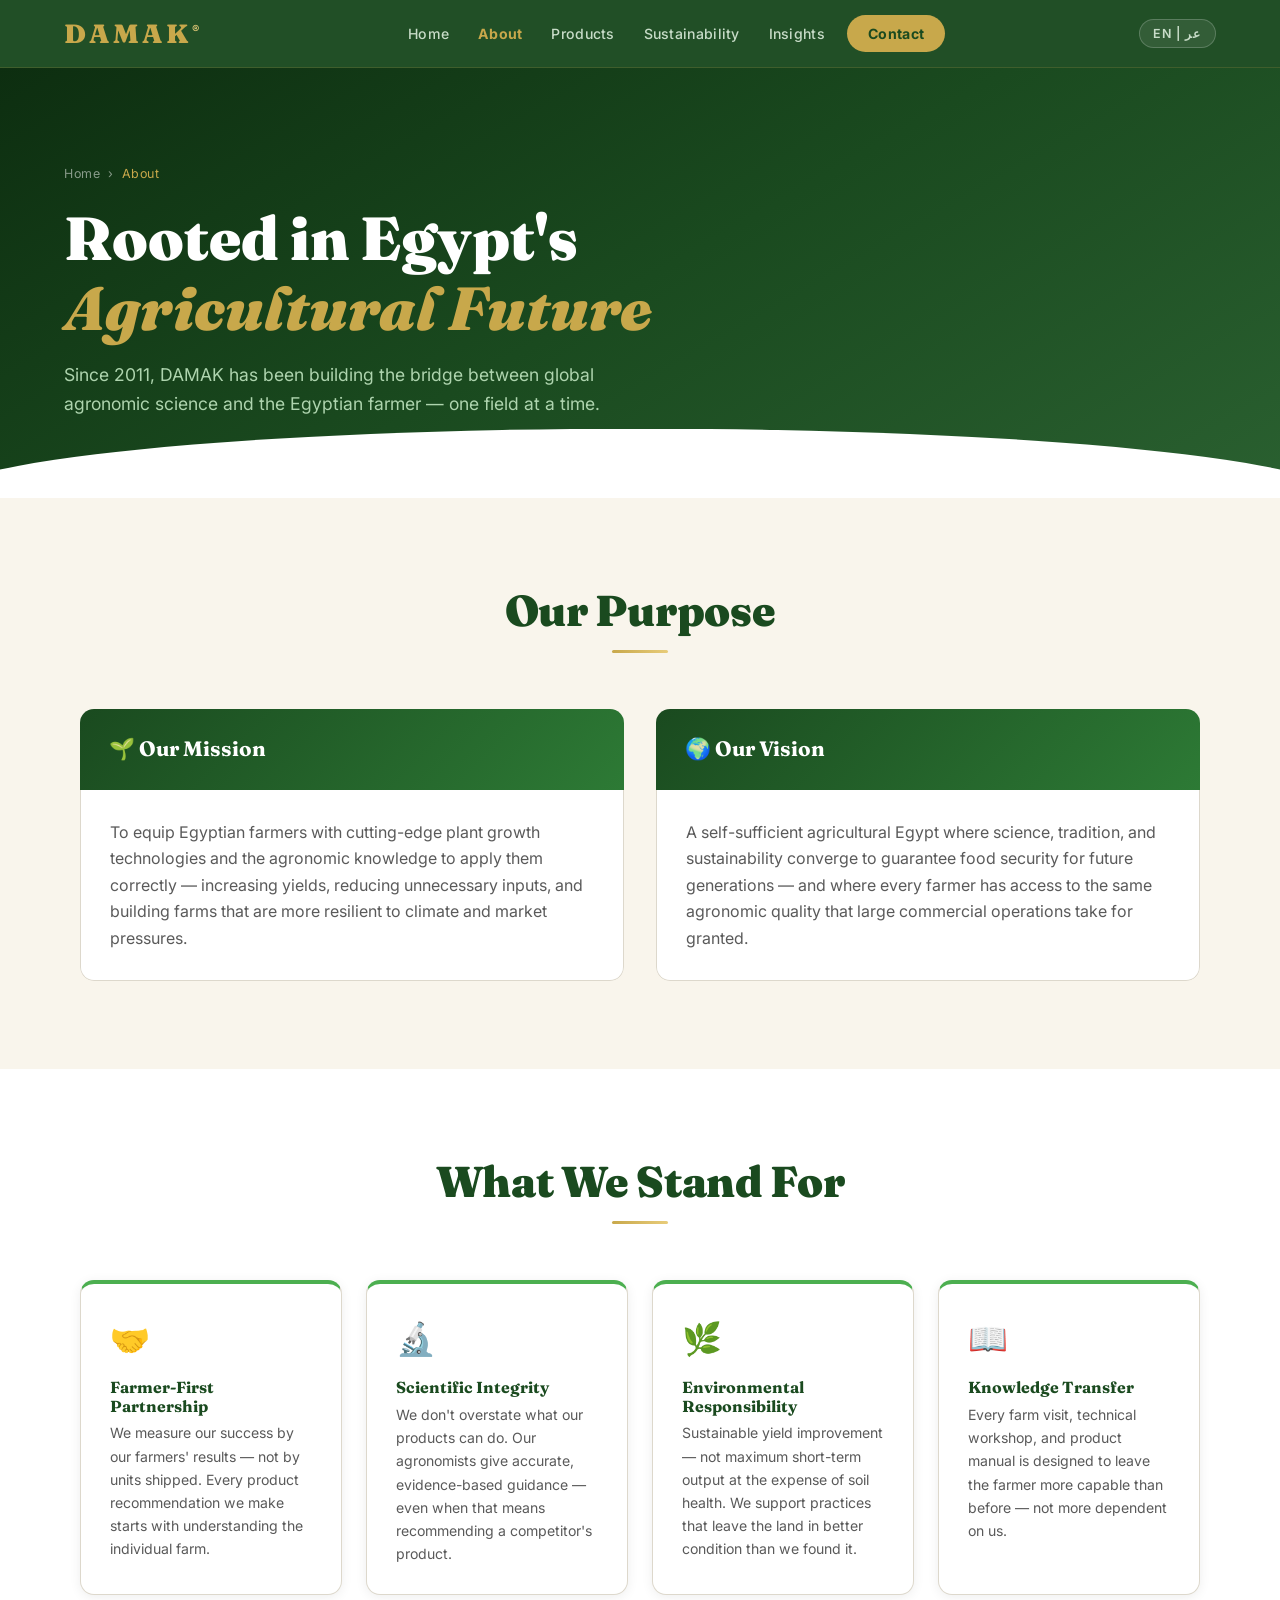
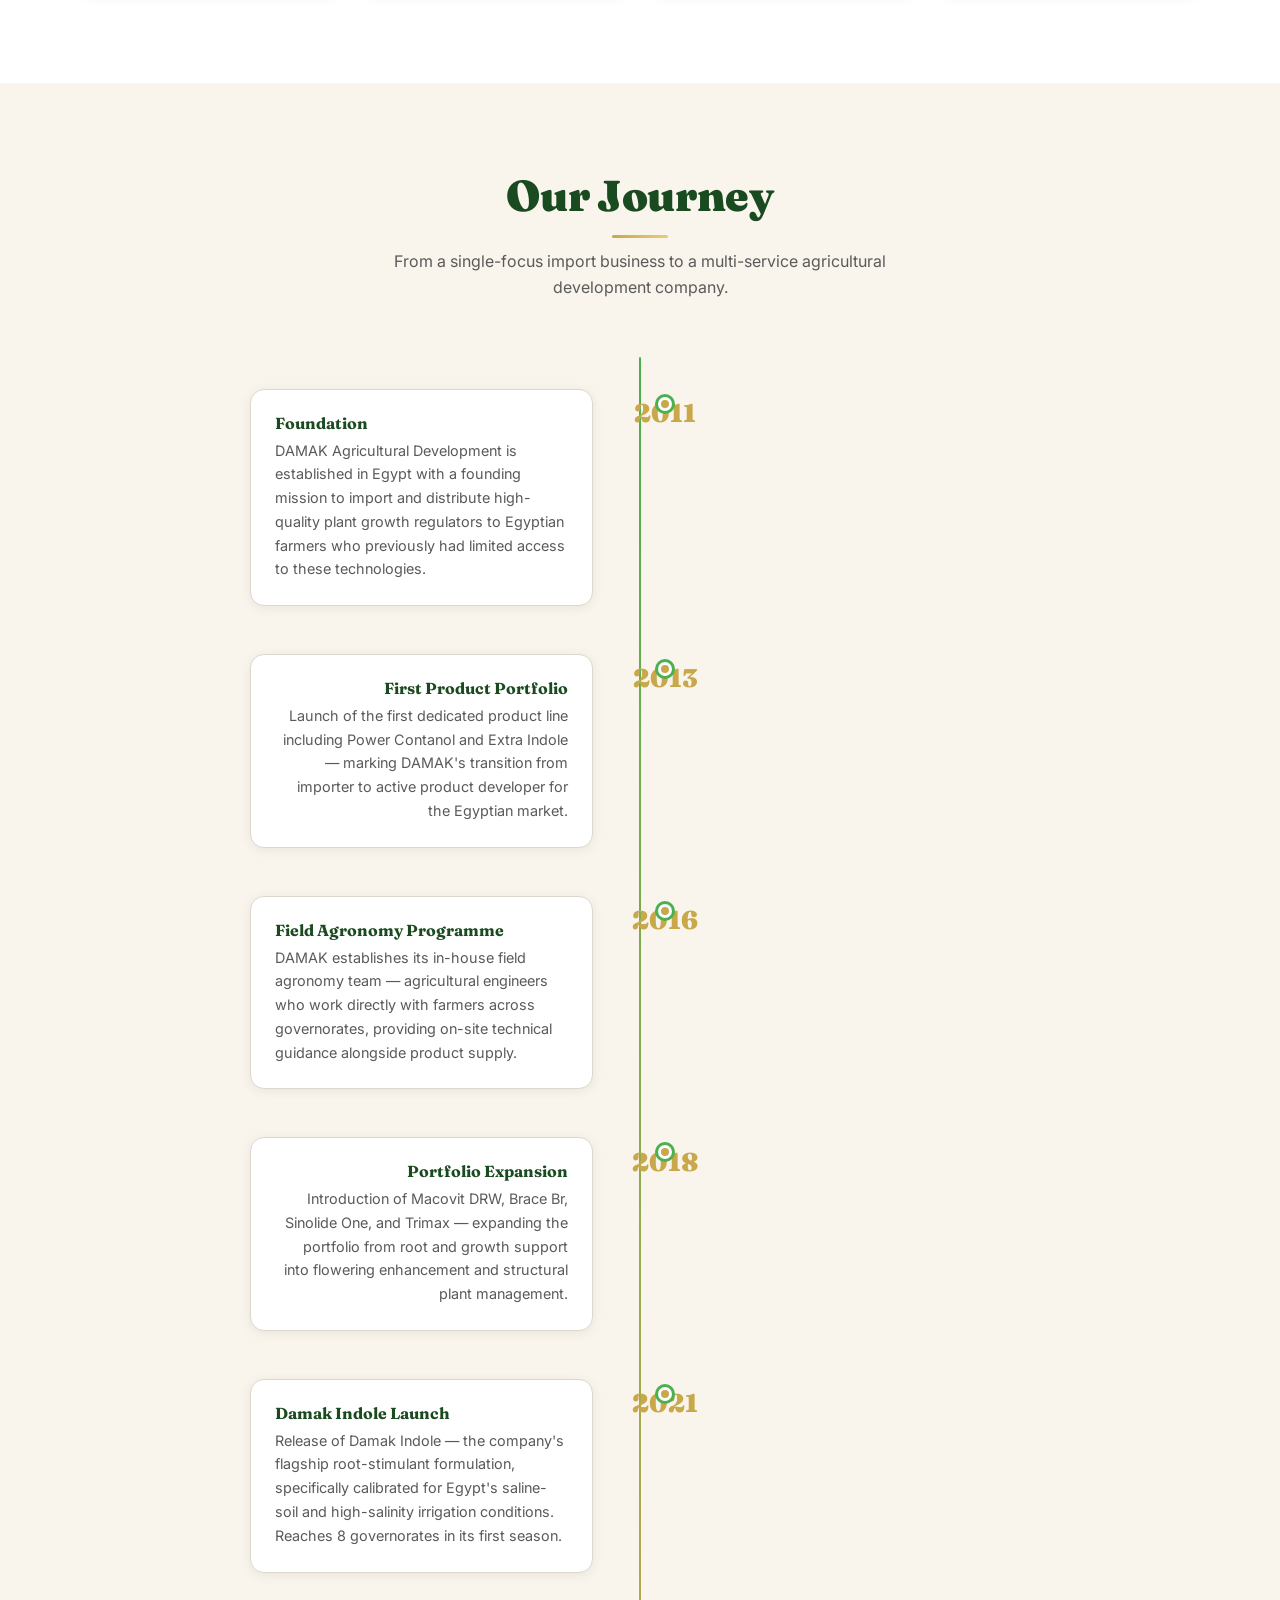
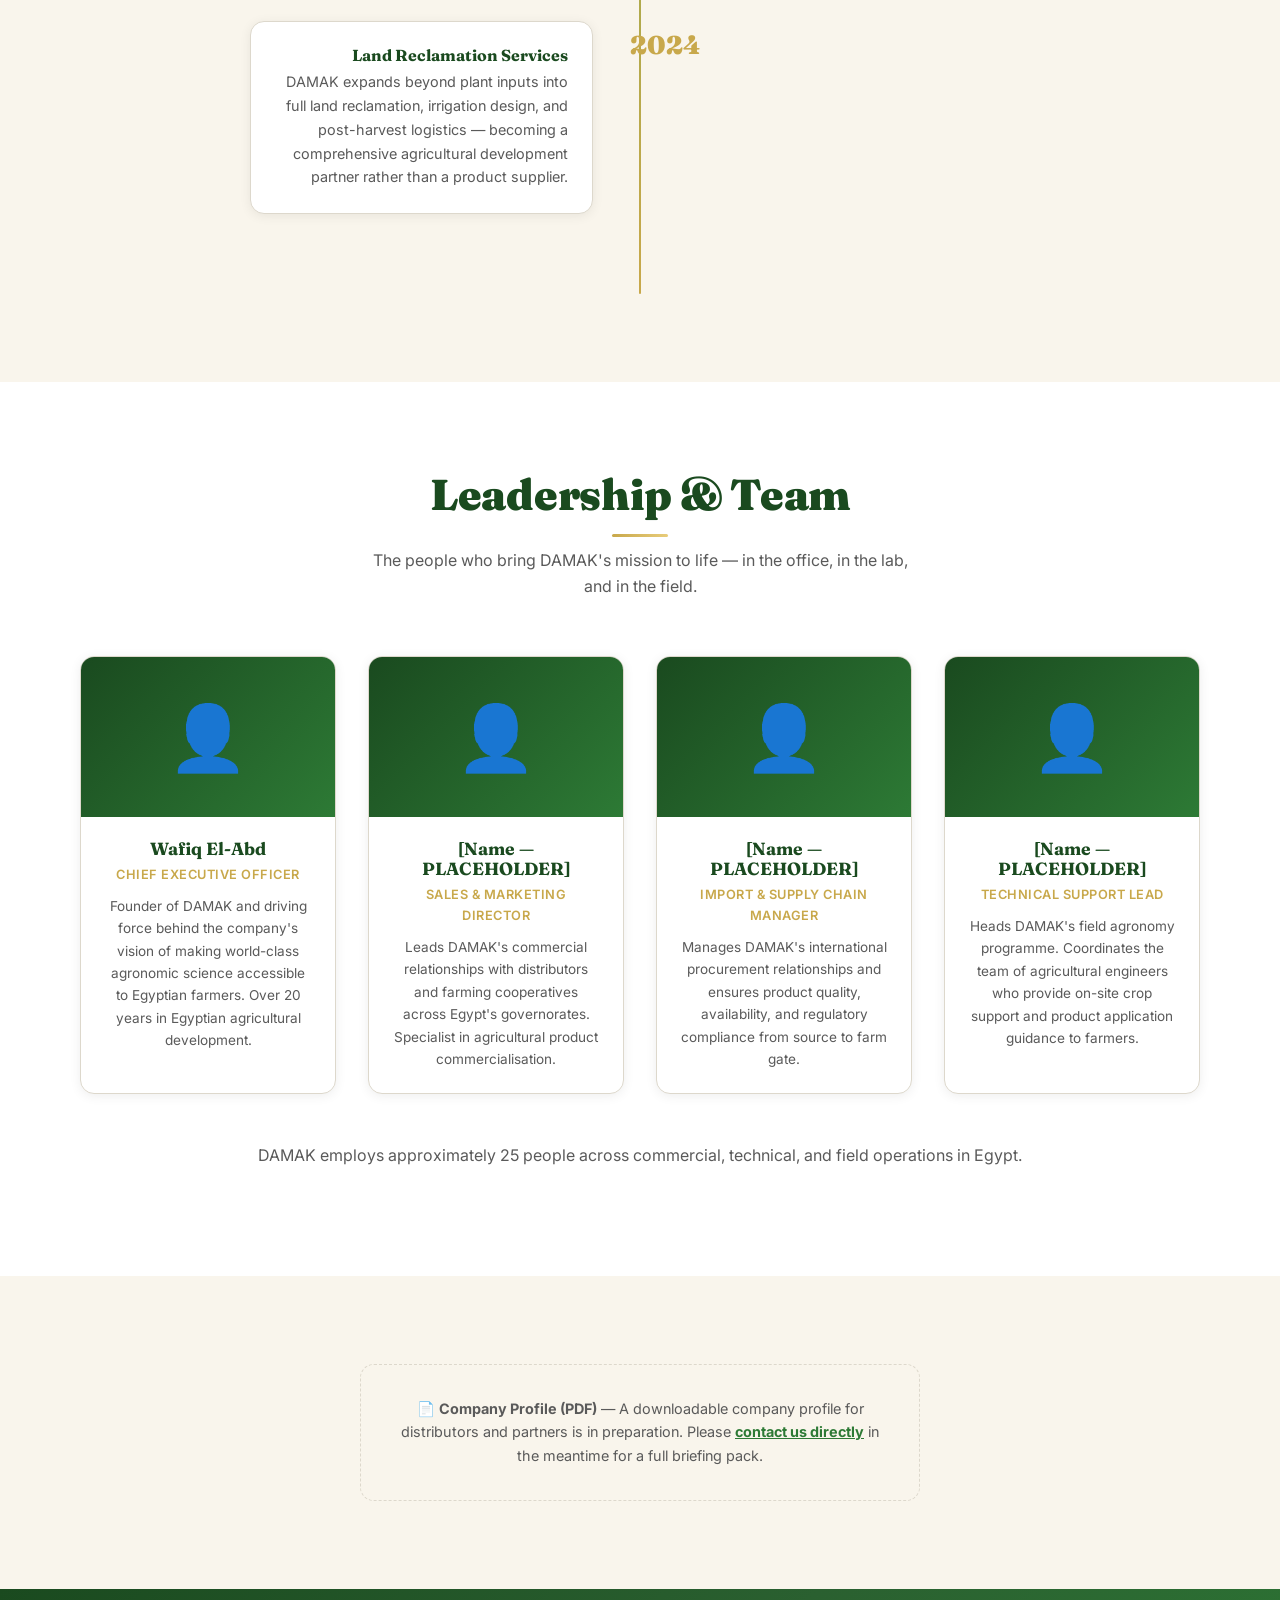
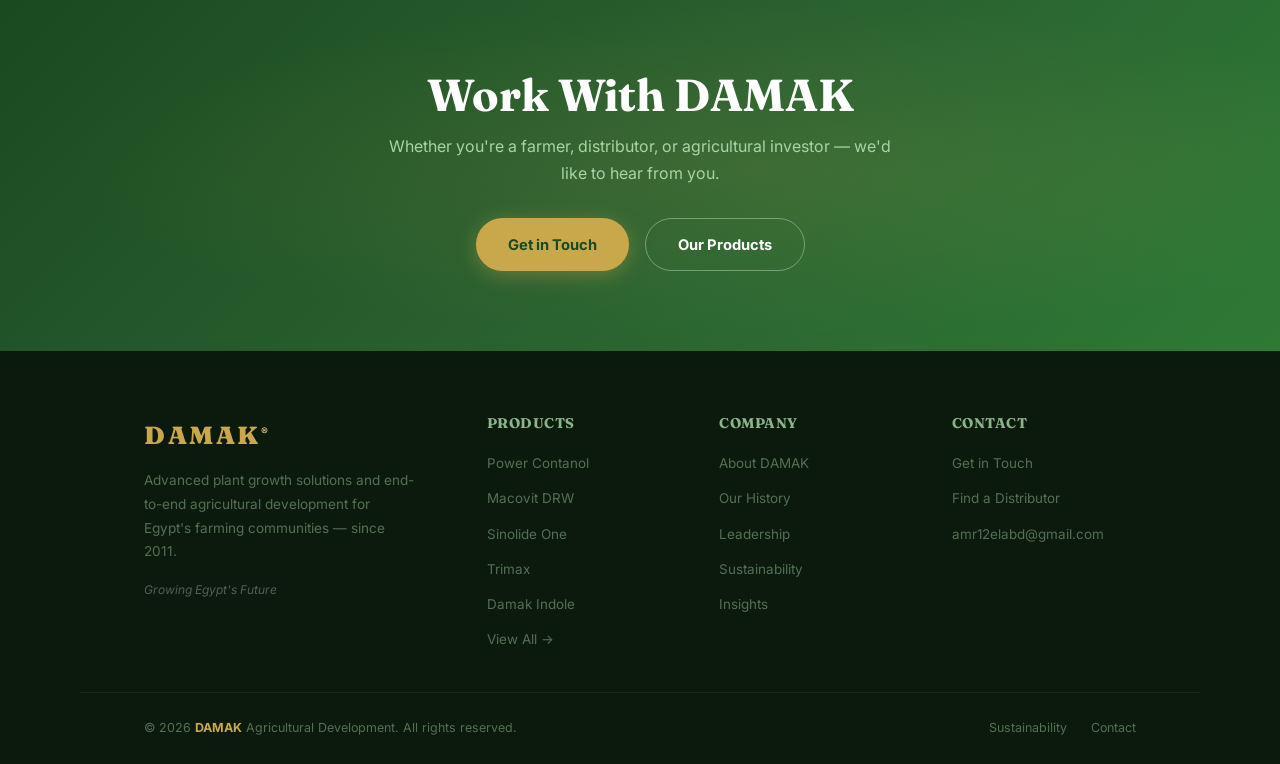
==== about.html @ 184976f5 "Transform to 6-page corporate site: about, products, sustainability, insights, contact + shared CSS/" ====
<!DOCTYPE html>
<html lang="en">
<head>
  <meta charset="UTF-8" />
  <meta name="viewport" content="width=device-width, initial-scale=1.0" />
  <title>About DAMAK – Our Story, Mission & Team | Egypt Agricultural Development</title>
  <meta name="description" content="Learn about DAMAK's history since 2011, our mission to advance Egyptian agriculture, and the team of agronomists and engineers behind our work." />
  <meta property="og:title" content="About DAMAK – Our Story & Mission" />
  <meta property="og:description" content="DAMAK has been advancing Egyptian agriculture since 2011 through plant growth solutions and expert agronomic support." />
  <meta property="og:url" content="https://amr12elabd.github.io/DAMAK/about.html" />
  <meta property="og:type" content="website" />
  <script type="application/ld+json">
  {"@context":"https://schema.org","@type":"AboutPage","name":"About DAMAK","url":"https://amr12elabd.github.io/DAMAK/about.html","description":"DAMAK's company history, mission, and leadership team.","isPartOf":{"@type":"WebSite","name":"DAMAK Agricultural Development","url":"https://amr12elabd.github.io/DAMAK/"}}
  </script>
  <link rel="icon" type="image/svg+xml" href="data:image/svg+xml,<svg xmlns='http://www.w3.org/2000/svg' viewBox='0 0 64 64'><rect width='64' height='64' rx='12' fill='%231a4a1f'/><path d='M32 52 C32 52 14 38 14 24 C14 16 22 10 32 14 C42 10 50 16 50 24 C50 38 32 52 32 52Z' fill='%234caf50'/><path d='M32 52 L32 24' stroke='%23c8a84b' stroke-width='2.5' stroke-linecap='round'/><path d='M32 36 C32 36 24 30 20 24' stroke='%23c8a84b' stroke-width='2' stroke-linecap='round' fill='none'/><path d='M32 30 C32 30 40 26 44 20' stroke='%23c8a84b' stroke-width='2' stroke-linecap='round' fill='none'/></svg>" />
  <link rel="preconnect" href="https://fonts.googleapis.com" />
  <link rel="preconnect" href="https://fonts.gstatic.com" crossorigin />
  <link href="https://fonts.googleapis.com/css2?family=Fraunces:ital,opsz,wght@0,9..144,700;0,9..144,900;1,9..144,400&family=Inter:wght@400;500;600;700&display=swap" rel="stylesheet" />
  <link rel="stylesheet" href="assets/damak.css" />
  <style>
    /* ── ABOUT PAGE SPECIFIC ── */
    :root { --body-bg: #fff; }

    /* Mission / Vision cards */
    .mv-grid {
      display: grid; grid-template-columns: 1fr 1fr; gap: 2rem;
      max-width: var(--max-w); margin-inline: auto;
    }
    .mv-card {
      border-radius: var(--radius); overflow: hidden;
    }
    .mv-card-header {
      padding: 1.8rem;
      background: linear-gradient(135deg, var(--green-dark), var(--green-mid));
    }
    .mv-card-header h3 { color: #fff; font-size: 1.3rem; }
    .mv-card-body {
      padding: 1.8rem; background: #fff;
      border: 1px solid var(--border); border-top: none;
      border-radius: 0 0 var(--radius) var(--radius);
    }
    .mv-card-body p { color: var(--muted); }

    /* Values row */
    .values-row {
      display: grid; grid-template-columns: repeat(auto-fit, minmax(210px, 1fr));
      gap: 1.5rem; max-width: var(--max-w); margin-inline: auto;
    }
    .value-card {
      background: #fff; border-radius: var(--radius);
      padding: 1.8rem; border: 1px solid var(--border);
      box-shadow: var(--shadow-sm);
      border-top: 4px solid var(--green-light);
    }
    .value-card .icon { font-size: 2rem; margin-bottom: .8rem; }
    .value-card h4 { color: var(--green-dark); margin-bottom: .4rem; font-size: 1rem; }
    .value-card p { color: var(--muted); font-size: .88rem; }

    /* Timeline */
    #timeline { position: relative; }
    .timeline-track {
      max-width: 780px; margin-inline: auto;
      position: relative; padding: 2rem 0;
    }
    .timeline-track::before {
      content: '';
      position: absolute; top: 0; bottom: 0; left: 50%;
      transform: translateX(-50%);
      width: 2px; background: linear-gradient(to bottom, var(--green-light), var(--gold));
      border-radius: 2px;
    }
    .tl-item {
      display: flex; gap: 2rem; margin-bottom: 3rem;
      align-items: flex-start;
    }
    .tl-item:nth-child(even) { flex-direction: row-reverse; }
    .tl-content {
      flex: 1;
      background: #fff; border-radius: var(--radius);
      padding: 1.5rem; box-shadow: var(--shadow-sm);
      border: 1px solid var(--border);
    }
    .tl-item:nth-child(even) .tl-content { text-align: right; }
    .tl-year {
      font-family: 'Fraunces', serif; font-size: 1.6rem;
      font-weight: 900; color: var(--gold);
      min-width: 80px; text-align: center;
      position: relative; padding-top: .2rem;
    }
    .tl-dot {
      position: absolute; left: 50%; top: .5rem;
      width: 14px; height: 14px;
      background: var(--gold); border: 3px solid #fff;
      border-radius: 50%; transform: translateX(-50%);
      box-shadow: 0 0 0 3px var(--green-light);
    }
    .tl-spacer { flex: 1; }
    .tl-content h4 { color: var(--green-dark); margin-bottom: .4rem; }
    .tl-content p { color: var(--muted); font-size: .9rem; }

    /* Leadership */
    .team-grid {
      display: grid; grid-template-columns: repeat(auto-fit, minmax(230px, 1fr));
      gap: 2rem; max-width: var(--max-w); margin-inline: auto;
    }
    .team-card {
      background: #fff; border-radius: var(--radius);
      overflow: hidden; box-shadow: var(--shadow-sm);
      border: 1px solid var(--border); text-align: center;
      transition: box-shadow .25s, transform .25s;
    }
    .team-card:hover { box-shadow: var(--shadow-md); transform: translateY(-4px); }
    .team-photo {
      height: 160px;
      background: linear-gradient(135deg, var(--green-dark), var(--green-mid));
      display: flex; align-items: center; justify-content: center;
      font-size: 4rem;
    }
    .team-info { padding: 1.4rem; }
    .team-info h3 { color: var(--green-dark); font-size: 1.1rem; margin-bottom: .3rem; }
    .team-info .role {
      font-size: .8rem; font-weight: 600; color: var(--gold);
      letter-spacing: .5px; text-transform: uppercase;
      font-family: 'Inter', sans-serif; margin-bottom: .6rem;
    }
    .team-info p { font-size: .85rem; color: var(--muted); }

    /* Download CTA */
    .download-note {
      text-align: center; padding: 2rem;
      background: var(--cream); border-radius: var(--radius);
      border: 1px dashed var(--border); max-width: 560px; margin-inline: auto;
    }
    .download-note p { color: var(--muted); font-size: .9rem; }

    @media (max-width: 760px) {
      .mv-grid { grid-template-columns: 1fr; }
      .timeline-track::before { left: 20px; }
      .tl-item, .tl-item:nth-child(even) { flex-direction: column; padding-left: 48px; }
      .tl-year { text-align: left; font-size: 1.2rem; }
      .tl-dot { left: -34px; }
      .tl-item:nth-child(even) .tl-content { text-align: left; }
      .tl-spacer { display: none; }
    }
  </style>
</head>
<body>

<nav>
  <a class="nav-logo" href="index.html">DAMAK<sup>®</sup></a>
  <ul class="nav-links" id="navLinks">
    <li><a href="index.html">Home</a></li>
    <li><a href="about.html" class="active">About</a></li>
    <li><a href="products.html">Products</a></li>
    <li><a href="sustainability.html">Sustainability</a></li>
    <li><a href="insights.html">Insights</a></li>
    <li><a href="contact.html" class="nav-cta">Contact</a></li>
  </ul>
  <div class="nav-right">
    <button class="lang-toggle">EN | عر</button>
    <button class="nav-toggle" id="navToggle" aria-label="Menu">
      <span></span><span></span><span></span>
    </button>
  </div>
</nav>

<!-- PAGE HERO -->
<div class="page-hero">
  <div class="breadcrumb"><a href="index.html">Home</a> › <span>About</span></div>
  <h1>Rooted in Egypt's<br/><em>Agricultural Future</em></h1>
  <p>Since 2011, DAMAK has been building the bridge between global agronomic science and the Egyptian farmer — one field at a time.</p>
</div>

<!-- MISSION & VISION -->
<section class="section section-cream">
  <div class="section-title reveal">
    <h2>Our Purpose</h2>
    <div class="accent-line"></div>
  </div>
  <div class="mv-grid">
    <div class="mv-card reveal d1">
      <div class="mv-card-header"><h3>🌱 Our Mission</h3></div>
      <div class="mv-card-body"><p>To equip Egyptian farmers with cutting-edge plant growth technologies and the agronomic knowledge to apply them correctly — increasing yields, reducing unnecessary inputs, and building farms that are more resilient to climate and market pressures.</p></div>
    </div>
    <div class="mv-card reveal d2">
      <div class="mv-card-header"><h3>🌍 Our Vision</h3></div>
      <div class="mv-card-body"><p>A self-sufficient agricultural Egypt where science, tradition, and sustainability converge to guarantee food security for future generations — and where every farmer has access to the same agronomic quality that large commercial operations take for granted.</p></div>
    </div>
  </div>
</section>

<!-- VALUES -->
<section class="section section-white">
  <div class="section-title reveal">
    <h2>What We Stand For</h2>
    <div class="accent-line"></div>
  </div>
  <div class="values-row">
    <div class="value-card reveal d1">
      <div class="icon">🤝</div>
      <h4>Farmer-First Partnership</h4>
      <p>We measure our success by our farmers' results — not by units shipped. Every product recommendation we make starts with understanding the individual farm.</p>
    </div>
    <div class="value-card reveal d2">
      <div class="icon">🔬</div>
      <h4>Scientific Integrity</h4>
      <p>We don't overstate what our products can do. Our agronomists give accurate, evidence-based guidance — even when that means recommending a competitor's product.</p>
    </div>
    <div class="value-card reveal d3">
      <div class="icon">🌿</div>
      <h4>Environmental Responsibility</h4>
      <p>Sustainable yield improvement — not maximum short-term output at the expense of soil health. We support practices that leave the land in better condition than we found it.</p>
    </div>
    <div class="value-card reveal d4">
      <div class="icon">📖</div>
      <h4>Knowledge Transfer</h4>
      <p>Every farm visit, technical workshop, and product manual is designed to leave the farmer more capable than before — not more dependent on us.</p>
    </div>
  </div>
</section>

<!-- TIMELINE -->
<section class="section section-cream" id="timeline">
  <div class="section-title reveal">
    <h2>Our Journey</h2>
    <div class="accent-line"></div>
    <p>From a single-focus import business to a multi-service agricultural development company.</p>
  </div>
  <!-- NOTE: Timeline events below use approximate/illustrative dates.
       Please verify exact years with the family and update accordingly. -->
  <div class="timeline-track">

    <div class="tl-item reveal">
      <div class="tl-content">
        <h4>Foundation</h4>
        <p>DAMAK Agricultural Development is established in Egypt with a founding mission to import and distribute high-quality plant growth regulators to Egyptian farmers who previously had limited access to these technologies.</p>
      </div>
      <div class="tl-year">2011<div class="tl-dot"></div></div>
      <div class="tl-spacer"></div>
    </div>

    <div class="tl-item reveal">
      <div class="tl-spacer"></div>
      <div class="tl-year">2013<div class="tl-dot"></div></div>
      <div class="tl-content">
        <h4>First Product Portfolio</h4>
        <p>Launch of the first dedicated product line including Power Contanol and Extra Indole — marking DAMAK's transition from importer to active product developer for the Egyptian market.</p>
      </div>
    </div>

    <div class="tl-item reveal">
      <div class="tl-content">
        <h4>Field Agronomy Programme</h4>
        <p>DAMAK establishes its in-house field agronomy team — agricultural engineers who work directly with farmers across governorates, providing on-site technical guidance alongside product supply.</p>
      </div>
      <div class="tl-year">2016<div class="tl-dot"></div></div>
      <div class="tl-spacer"></div>
    </div>

    <div class="tl-item reveal">
      <div class="tl-spacer"></div>
      <div class="tl-year">2018<div class="tl-dot"></div></div>
      <div class="tl-content">
        <h4>Portfolio Expansion</h4>
        <p>Introduction of Macovit DRW, Brace Br, Sinolide One, and Trimax — expanding the portfolio from root and growth support into flowering enhancement and structural plant management.</p>
      </div>
    </div>

    <div class="tl-item reveal">
      <div class="tl-content">
        <h4>Damak Indole Launch</h4>
        <p>Release of Damak Indole — the company's flagship root-stimulant formulation, specifically calibrated for Egypt's saline-soil and high-salinity irrigation conditions. Reaches 8 governorates in its first season.</p>
      </div>
      <div class="tl-year">2021<div class="tl-dot"></div></div>
      <div class="tl-spacer"></div>
    </div>

    <div class="tl-item reveal">
      <div class="tl-spacer"></div>
      <div class="tl-year">2024</div>
      <div class="tl-content">
        <h4>Land Reclamation Services</h4>
        <p>DAMAK expands beyond plant inputs into full land reclamation, irrigation design, and post-harvest logistics — becoming a comprehensive agricultural development partner rather than a product supplier.</p>
      </div>
    </div>

  </div>
</section>

<!-- LEADERSHIP -->
<section class="section section-white" id="team">
  <div class="section-title reveal">
    <h2>Leadership & Team</h2>
    <div class="accent-line"></div>
    <p>The people who bring DAMAK's mission to life — in the office, in the lab, and in the field.</p>
  </div>
  <div class="team-grid">

    <!-- IMPORTANT: CEO name "Wafiq El-Abd" is the name provided by the family for this card.
         Please confirm the correct spelling before publishing, and replace the emoji
         placeholder with a real professional photo. -->
    <div class="team-card reveal d1">
      <div class="team-photo">👤</div>
      <div class="team-info">
        <h3>Wafiq El-Abd</h3>
        <div class="role">Chief Executive Officer</div>
        <p>Founder of DAMAK and driving force behind the company's vision of making world-class agronomic science accessible to Egyptian farmers. Over 20 years in Egyptian agricultural development.</p>
      </div>
    </div>

    <!-- PLACEHOLDER — replace with real name, title, photo, and bio once provided by the family -->
    <div class="team-card reveal d2">
      <div class="team-photo">👤</div>
      <div class="team-info">
        <h3>[Name — PLACEHOLDER]</h3>
        <div class="role">Sales & Marketing Director</div>
        <p>Leads DAMAK's commercial relationships with distributors and farming cooperatives across Egypt's governorates. Specialist in agricultural product commercialisation.</p>
      </div>
    </div>

    <!-- PLACEHOLDER — replace with real name, title, photo, and bio once provided by the family -->
    <div class="team-card reveal d3">
      <div class="team-photo">👤</div>
      <div class="team-info">
        <h3>[Name — PLACEHOLDER]</h3>
        <div class="role">Import & Supply Chain Manager</div>
        <p>Manages DAMAK's international procurement relationships and ensures product quality, availability, and regulatory compliance from source to farm gate.</p>
      </div>
    </div>

    <!-- PLACEHOLDER — replace with real name, title, photo, and bio once provided by the family -->
    <div class="team-card reveal d4">
      <div class="team-photo">👤</div>
      <div class="team-info">
        <h3>[Name — PLACEHOLDER]</h3>
        <div class="role">Technical Support Lead</div>
        <p>Heads DAMAK's field agronomy programme. Coordinates the team of agricultural engineers who provide on-site crop support and product application guidance to farmers.</p>
      </div>
    </div>

  </div>

  <div style="text-align:center; margin-top:3rem" class="reveal">
    <p style="color:var(--muted); margin-bottom:1.2rem;">DAMAK employs approximately 25 people across commercial, technical, and field operations in Egypt.</p>
  </div>
</section>

<!-- COMPANY PROFILE DOWNLOAD -->
<section class="section section-cream">
  <div class="download-note reveal">
    <!-- PLACEHOLDER — create a PDF company profile once the family provides full company content,
         certifications, product registration details, and approved imagery.
         Then link the PDF here. -->
    <p>📄 <strong>Company Profile (PDF)</strong> — A downloadable company profile for distributors and partners is in preparation. Please <a href="contact.html" style="color:var(--green-mid);font-weight:700;">contact us directly</a> in the meantime for a full briefing pack.</p>
  </div>
</section>

<!-- CTA -->
<div class="cta-banner">
  <h2>Work With DAMAK</h2>
  <p>Whether you're a farmer, distributor, or agricultural investor — we'd like to hear from you.</p>
  <div class="btn-group">
    <a href="contact.html" class="btn btn-primary">Get in Touch</a>
    <a href="products.html" class="btn btn-outline">Our Products</a>
  </div>
</div>

<footer>
  <div class="footer-inner">
    <div class="footer-brand">
      <span class="logo">DAMAK<sup>®</sup></span>
      <p>Advanced plant growth solutions and end-to-end agricultural development for Egypt's farming communities — since 2011.</p>
      <span class="footer-tagline">Growing Egypt's Future</span>
    </div>
    <div class="footer-col">
      <h4>Products</h4>
      <ul>
        <li><a href="products.html#power-contanol">Power Contanol</a></li>
        <li><a href="products.html#macovit-drw">Macovit DRW</a></li>
        <li><a href="products.html#sinolide-one">Sinolide One</a></li>
        <li><a href="products.html#trimax">Trimax</a></li>
        <li><a href="products.html#damak-indole">Damak Indole</a></li>
        <li><a href="products.html">View All →</a></li>
      </ul>
    </div>
    <div class="footer-col">
      <h4>Company</h4>
      <ul>
        <li><a href="about.html">About DAMAK</a></li>
        <li><a href="about.html#timeline">Our History</a></li>
        <li><a href="about.html#team">Leadership</a></li>
        <li><a href="sustainability.html">Sustainability</a></li>
        <li><a href="insights.html">Insights</a></li>
      </ul>
    </div>
    <div class="footer-col">
      <h4>Contact</h4>
      <ul>
        <li><a href="contact.html">Get in Touch</a></li>
        <li><a href="contact.html#distributors">Find a Distributor</a></li>
        <li><a href="mailto:amr12elabd@gmail.com">amr12elabd@gmail.com</a></li>
      </ul>
    </div>
  </div>
  <div class="footer-bottom">
    <span class="copy">&copy; 2026 <em>DAMAK</em> Agricultural Development. All rights reserved.</span>
    <div class="links"><a href="sustainability.html">Sustainability</a><a href="contact.html">Contact</a></div>
  </div>
</footer>

<script src="assets/damak.js"></script>
</body>
</html>
---- assets/damak.css ----
/* ══════════════════════════════════════════════════════
   DAMAK SHARED STYLESHEET
   Used by: index.html, about.html, products.html,
            sustainability.html, insights.html, contact.html
══════════════════════════════════════════════════════ */

/* ── RESET ── */
*, *::before, *::after { box-sizing: border-box; margin: 0; padding: 0; }
html { scroll-behavior: smooth; }
img { max-width: 100%; display: block; }
a { color: inherit; }

/* ── TOKENS ── */
:root {
  --green-dark:   #1a4a1f;
  --green-mid:    #2d7a35;
  --green-light:  #4caf50;
  --green-pale:   #e8f5e9;
  --gold:         #c8a84b;
  --gold-light:   #e8cc7a;
  --cream:        #f9f5ec;
  --cream-dark:   #f0ead8;
  --text:         #1c1c1c;
  --muted:        #5a5a5a;
  --border:       #ddd8cc;
  --radius:       14px;
  --shadow-sm:    0 2px 12px rgba(0,0,0,.07);
  --shadow-md:    0 6px 28px rgba(0,0,0,.11);
  --shadow-lg:    0 16px 48px rgba(0,0,0,.16);
  --max-w:        1120px;
}

/* ── TYPOGRAPHY ── */
body {
  font-family: 'Inter', 'Segoe UI', sans-serif;
  color: var(--text);
  background: #fff;
  line-height: 1.65;
  overflow-x: hidden;
}
h1, h2, h3, h4 { font-family: 'Fraunces', Georgia, serif; line-height: 1.15; }

/* ── SCROLL ANIMATIONS ── */
.reveal {
  opacity: 0; transform: translateY(28px);
  transition: opacity .65s ease, transform .65s ease;
}
.reveal-left {
  opacity: 0; transform: translateX(-36px);
  transition: opacity .65s ease, transform .65s ease;
}
.reveal-right {
  opacity: 0; transform: translateX(36px);
  transition: opacity .65s ease, transform .65s ease;
}
.reveal.visible, .reveal-left.visible, .reveal-right.visible {
  opacity: 1; transform: none;
}
.d1 { transition-delay: .1s; }
.d2 { transition-delay: .2s; }
.d3 { transition-delay: .3s; }
.d4 { transition-delay: .4s; }
.d5 { transition-delay: .5s; }

/* ── NAVIGATION ── */
nav {
  position: sticky; top: 0; z-index: 500;
  background: rgba(26, 74, 31, .97);
  backdrop-filter: blur(12px);
  display: flex; align-items: center;
  padding: 0 clamp(1.2rem, 6vw, 4rem);
  height: 68px;
  border-bottom: 1px solid rgba(200,168,75,.18);
  gap: 1.5rem;
}
.nav-logo {
  font-family: 'Fraunces', serif;
  font-size: 1.65rem; font-weight: 900; letter-spacing: 3px;
  color: var(--gold); text-decoration: none;
  flex-shrink: 0;
}
.nav-logo sup {
  font-size: .42em; vertical-align: super; letter-spacing: 1px;
  color: var(--gold-light); font-family: 'Inter', sans-serif; font-weight: 600;
}
.nav-links {
  display: flex; gap: 0; list-style: none; align-items: center;
  flex: 1; justify-content: center;
}
.nav-links a {
  color: #c8dcc8; text-decoration: none; font-size: .88rem;
  font-weight: 500; letter-spacing: .3px;
  padding: .5rem .9rem; border-radius: 6px;
  transition: color .2s, background .2s;
  display: block;
}
.nav-links a:hover  { color: var(--gold); }
.nav-links a.active { color: var(--gold); font-weight: 700; }
.nav-links .nav-cta {
  background: var(--gold); color: var(--green-dark) !important;
  font-weight: 700 !important; border-radius: 2rem;
  padding: .45rem 1.3rem;
  margin-left: .5rem;
  transition: background .2s, transform .15s !important;
}
.nav-links .nav-cta:hover { background: var(--gold-light); transform: translateY(-1px); }
.nav-right { display: flex; align-items: center; gap: .8rem; flex-shrink: 0; }
.lang-toggle {
  background: rgba(255,255,255,.08); border: 1px solid rgba(255,255,255,.2);
  color: #c8dcc8; font-size: .78rem; font-weight: 600; letter-spacing: 1px;
  padding: .35rem .85rem; border-radius: 2rem; cursor: pointer;
  font-family: 'Inter', sans-serif;
  transition: background .2s, color .2s;
}
.lang-toggle:hover { background: rgba(255,255,255,.14); color: var(--gold); }
/* NOTE: lang-toggle is non-functional — marks the location for full Arabic/RTL
   translation. Full bilingual support (RTL layout, Arabic content) is a future
   task pending translated content from the team. */

.nav-toggle {
  display: none; flex-direction: column; gap: 5px; cursor: pointer;
  background: none; border: none; padding: 6px; margin-left: auto;
}
.nav-toggle span {
  display: block; width: 24px; height: 2px;
  background: var(--gold); border-radius: 2px;
  transition: transform .3s, opacity .3s;
}
.nav-toggle.open span:nth-child(1) { transform: translateY(7px) rotate(45deg); }
.nav-toggle.open span:nth-child(2) { opacity: 0; }
.nav-toggle.open span:nth-child(3) { transform: translateY(-7px) rotate(-45deg); }

/* ── BUTTONS ── */
.btn {
  display: inline-flex; align-items: center; gap: .45rem;
  font-weight: 700; font-size: .92rem; font-family: 'Inter', sans-serif;
  padding: .85rem 2rem; border-radius: 2rem;
  text-decoration: none; cursor: pointer; border: none;
  transition: transform .15s, box-shadow .15s, background .15s;
}
.btn-primary {
  background: var(--gold); color: var(--green-dark);
  box-shadow: 0 4px 20px rgba(200,168,75,.38);
}
.btn-primary:hover { transform: translateY(-2px); box-shadow: 0 8px 28px rgba(200,168,75,.52); }
.btn-secondary {
  background: var(--green-dark); color: #fff;
  box-shadow: 0 4px 16px rgba(0,0,0,.2);
}
.btn-secondary:hover { background: var(--green-mid); transform: translateY(-2px); }
.btn-outline {
  background: transparent; color: #fff;
  border: 1.5px solid rgba(255,255,255,.35);
}
.btn-outline:hover { background: rgba(255,255,255,.08); transform: translateY(-2px); }
.btn-outline-dark {
  background: transparent; color: var(--green-dark);
  border: 1.5px solid var(--green-dark);
}
.btn-outline-dark:hover { background: var(--green-dark); color: #fff; }
.btn-sm { padding: .55rem 1.4rem; font-size: .82rem; }

/* ── SECTION WRAPPERS ── */
.section { padding: 5.5rem clamp(1.2rem, 6vw, 4rem); }
.section-cream { background: var(--cream); }
.section-dark  { background: var(--green-dark); }
.section-white { background: #fff; }

.container { max-width: var(--max-w); margin-inline: auto; }

.section-title { text-align: center; margin-bottom: 3.5rem; }
.section-title h2 {
  font-size: clamp(1.8rem, 3.5vw, 2.7rem);
  color: var(--green-dark); font-weight: 900; letter-spacing: -.3px;
}
.section-title.on-dark h2 { color: #fff; }
.section-title p {
  color: var(--muted); margin-top: .6rem;
  max-width: 540px; margin-inline: auto; font-size: 1rem;
}
.section-title.on-dark p { color: #a5d6a7; }
.accent-line {
  width: 56px; height: 3px;
  background: linear-gradient(to right, var(--gold), var(--gold-light));
  border-radius: 2px; margin: .9rem auto 0;
}

/* ── STATS BAR ── */
.stats-bar {
  background: var(--green-dark);
  display: grid;
  grid-template-columns: repeat(auto-fit, minmax(150px, 1fr));
  text-align: center;
}
.stat-item {
  padding: 3rem 1.5rem;
  border-right: 1px solid rgba(255,255,255,.08);
}
.stat-item:last-child { border-right: none; }
.stat-num {
  font-family: 'Fraunces', serif;
  font-size: clamp(2rem, 4vw, 3.2rem);
  font-weight: 900; color: var(--gold);
  display: block; line-height: 1; margin-bottom: .4rem;
}
.stat-label { font-size: .82rem; color: #a5d6a7; font-weight: 500; letter-spacing: .5px; }

/* ── GENERIC CARD ── */
.card {
  background: #fff; border-radius: var(--radius);
  border: 1px solid var(--border); box-shadow: var(--shadow-sm);
  transition: box-shadow .25s, transform .25s;
}
.card:hover { box-shadow: var(--shadow-md); transform: translateY(-4px); }

/* ── CTA BANNER ── */
.cta-banner {
  background: linear-gradient(135deg, var(--green-dark) 0%, #2a6030 50%, var(--green-mid) 100%);
  padding: 5rem clamp(1.2rem, 6vw, 4rem);
  text-align: center;
  position: relative; overflow: hidden;
}
.cta-banner::before {
  content: ''; position: absolute; inset: 0;
  background: radial-gradient(ellipse at 60% 50%, rgba(200,168,75,.12) 0%, transparent 65%);
}
.cta-banner h2 {
  color: #fff; font-size: clamp(1.8rem, 3.5vw, 2.8rem);
  margin-bottom: .8rem; position: relative;
}
.cta-banner p {
  color: #a8d4a8; max-width: 520px; margin-inline: auto;
  margin-bottom: 2rem; font-size: 1rem; position: relative;
}
.cta-banner .btn-group {
  display: flex; gap: 1rem; justify-content: center;
  flex-wrap: wrap; position: relative;
}

/* ── PAGE HEADER (inner pages) ── */
.page-hero {
  background: linear-gradient(150deg, #0d2e10 0%, var(--green-dark) 50%, #2a6030 100%);
  padding: 6rem clamp(1.2rem, 6vw, 4rem) 5rem;
  position: relative; overflow: hidden;
}
.page-hero::after {
  content: ''; position: absolute; bottom: -1px; left: 0; right: 0;
  height: 70px; background: var(--body-bg, #fff);
  clip-path: ellipse(55% 100% at 50% 100%);
}
.page-hero .breadcrumb {
  display: flex; align-items: center; gap: .5rem;
  font-size: .78rem; color: rgba(255,255,255,.5);
  margin-bottom: 1.2rem; font-family: 'Inter', sans-serif;
  letter-spacing: .5px;
}
.page-hero .breadcrumb a { text-decoration: none; transition: color .2s; }
.page-hero .breadcrumb a:hover { color: var(--gold); }
.page-hero .breadcrumb span { color: var(--gold); }
.page-hero h1 {
  font-size: clamp(2rem, 5vw, 3.8rem);
  color: #fff; font-weight: 900; max-width: 700px;
}
.page-hero h1 em { color: var(--gold); font-style: italic; }
.page-hero p {
  color: #aed4ae; max-width: 580px; margin-top: 1rem;
  font-size: clamp(.95rem, 2vw, 1.1rem);
}

/* ── FOOTER ── */
footer {
  background: #0b1a0d;
  color: #547054;
}
.footer-inner {
  max-width: var(--max-w); margin-inline: auto;
  display: grid;
  grid-template-columns: 1.6fr 1fr 1fr 1fr;
  gap: 3rem;
  padding: 4rem clamp(1.2rem, 6vw, 4rem) 2.5rem;
  border-bottom: 1px solid rgba(255,255,255,.05);
}
.footer-brand .logo {
  font-family: 'Fraunces', serif; font-size: 1.55rem; font-weight: 900;
  color: var(--gold); letter-spacing: 2.5px; display: block; margin-bottom: .8rem;
}
.footer-brand .logo sup {
  font-size: .42em; vertical-align: super; font-family: 'Inter', sans-serif;
  font-weight: 600; color: var(--gold-light); letter-spacing: 1px;
}
.footer-brand p { font-size: .85rem; line-height: 1.75; max-width: 270px; }
.footer-tagline {
  display: inline-block; margin-top: 1rem;
  font-size: .75rem; color: rgba(255,255,255,.3);
  font-style: italic;
}
.footer-col h4 {
  font-family: 'Fraunces', serif; color: #8ab48a;
  font-size: .88rem; font-weight: 700; letter-spacing: .5px;
  margin-bottom: 1.1rem; text-transform: uppercase;
}
.footer-col ul { list-style: none; display: flex; flex-direction: column; gap: .55rem; }
.footer-col ul li a {
  font-size: .84rem; text-decoration: none;
  transition: color .2s;
}
.footer-col ul li a:hover { color: var(--gold); }
.footer-bottom {
  max-width: var(--max-w); margin-inline: auto;
  display: flex; justify-content: space-between; align-items: center;
  padding: 1.6rem clamp(1.2rem, 6vw, 4rem);
  font-size: .78rem; flex-wrap: wrap; gap: .6rem;
}
.footer-bottom .copy em { color: var(--gold); font-style: normal; font-weight: 700; }
.footer-bottom .links { display: flex; gap: 1.5rem; }
.footer-bottom .links a { text-decoration: none; transition: color .2s; }
.footer-bottom .links a:hover { color: var(--gold); }

/* ── FORM ELEMENTS ── */
.form-group { display: flex; flex-direction: column; gap: .4rem; margin-bottom: 1.1rem; }
.form-group label { font-size: .8rem; font-weight: 700; color: var(--green-dark); letter-spacing: .3px; }
.form-group input,
.form-group select,
.form-group textarea {
  font-family: 'Inter', sans-serif; font-size: .92rem; color: var(--text);
  border: 1.5px solid var(--border); border-radius: 8px;
  padding: .72rem 1rem; background: #fff;
  transition: border-color .2s, box-shadow .2s; outline: none; width: 100%;
}
.form-group input:focus,
.form-group select:focus,
.form-group textarea:focus {
  border-color: var(--green-mid); box-shadow: 0 0 0 3px rgba(45,122,53,.12);
}
.form-group textarea { resize: vertical; min-height: 120px; }
.form-row { display: grid; grid-template-columns: 1fr 1fr; gap: 1rem; }
.form-submit {
  width: 100%; background: var(--green-dark); color: #fff;
  font-size: .95rem; font-weight: 700; font-family: 'Inter', sans-serif;
  padding: .95rem; border-radius: 2rem; border: none; cursor: pointer;
  transition: background .2s, transform .15s;
}
.form-submit:hover { background: var(--green-mid); transform: translateY(-1px); }
.form-note { font-size: .74rem; color: var(--muted); text-align: center; margin-top: .7rem; }

/* ── PARTNER STRIP ── */
.partner-strip {
  background: var(--cream-dark);
  padding: 2.5rem clamp(1.2rem, 6vw, 4rem);
  text-align: center;
}
.partner-strip p {
  font-size: .8rem; color: var(--muted); letter-spacing: 2px;
  text-transform: uppercase; font-weight: 600; margin-bottom: 1.5rem;
}
.partner-logos {
  display: flex; align-items: center; justify-content: center;
  gap: 2rem; flex-wrap: wrap;
}
.partner-logo-box {
  width: 130px; height: 52px;
  background: #fff; border: 1px solid var(--border);
  border-radius: 8px;
  display: flex; align-items: center; justify-content: center;
  font-size: .72rem; color: #aaa; font-weight: 600; letter-spacing: .5px;
}

/* ══════════════════════════════
   RESPONSIVE
══════════════════════════════ */
@media (max-width: 1024px) {
  .footer-inner { grid-template-columns: 1fr 1fr; }
}

@media (max-width: 760px) {
  nav { padding: 0 5vw; gap: 0; }
  .nav-links {
    display: none; flex-direction: column;
    position: absolute; top: 68px; left: 0; right: 0;
    background: rgba(20, 58, 22, .98);
    padding: .5rem 0 1rem; gap: 0;
    border-bottom: 1px solid rgba(200,168,75,.15);
  }
  .nav-links.open { display: flex; }
  .nav-links li { width: 100%; }
  .nav-links a {
    display: block; padding: .85rem 6vw;
    border-bottom: 1px solid rgba(255,255,255,.04);
    border-radius: 0;
  }
  .nav-links .nav-cta { margin: .5rem 6vw 0; border-radius: 2rem; text-align: center; }
  .nav-right .lang-toggle { display: none; }
  .nav-toggle { display: flex; }
  .section { padding: 4rem 5vw; }
  .form-row { grid-template-columns: 1fr; }
  .footer-inner { grid-template-columns: 1fr; gap: 2rem; padding: 3rem 5vw 2rem; }
  .footer-bottom { flex-direction: column; text-align: center; padding: 1.4rem 5vw; }
  .stat-item { padding: 2rem 1rem; }
}

@media (max-width: 480px) {
  .btn { padding: .8rem 1.6rem; font-size: .88rem; }
  .page-hero { padding: 5rem 5vw 4rem; }
  .partner-logo-box { width: 110px; height: 44px; }
}
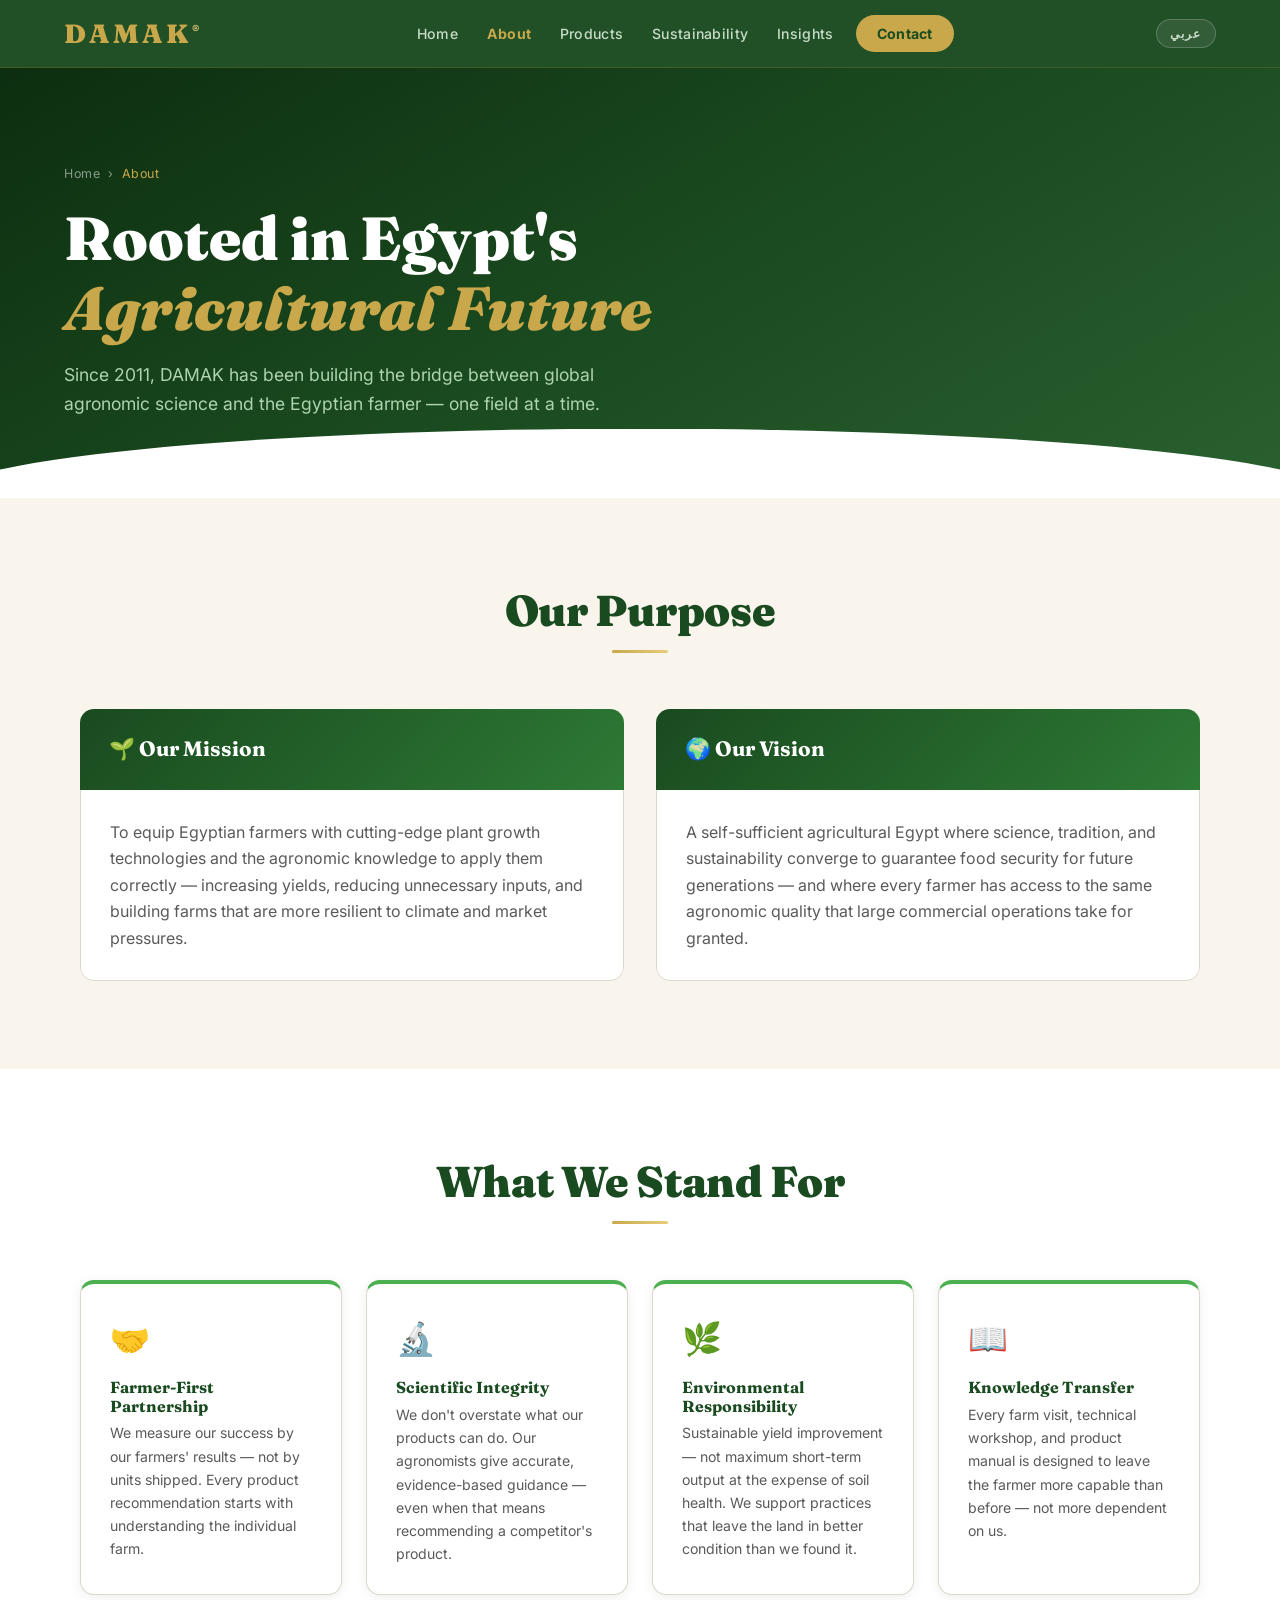
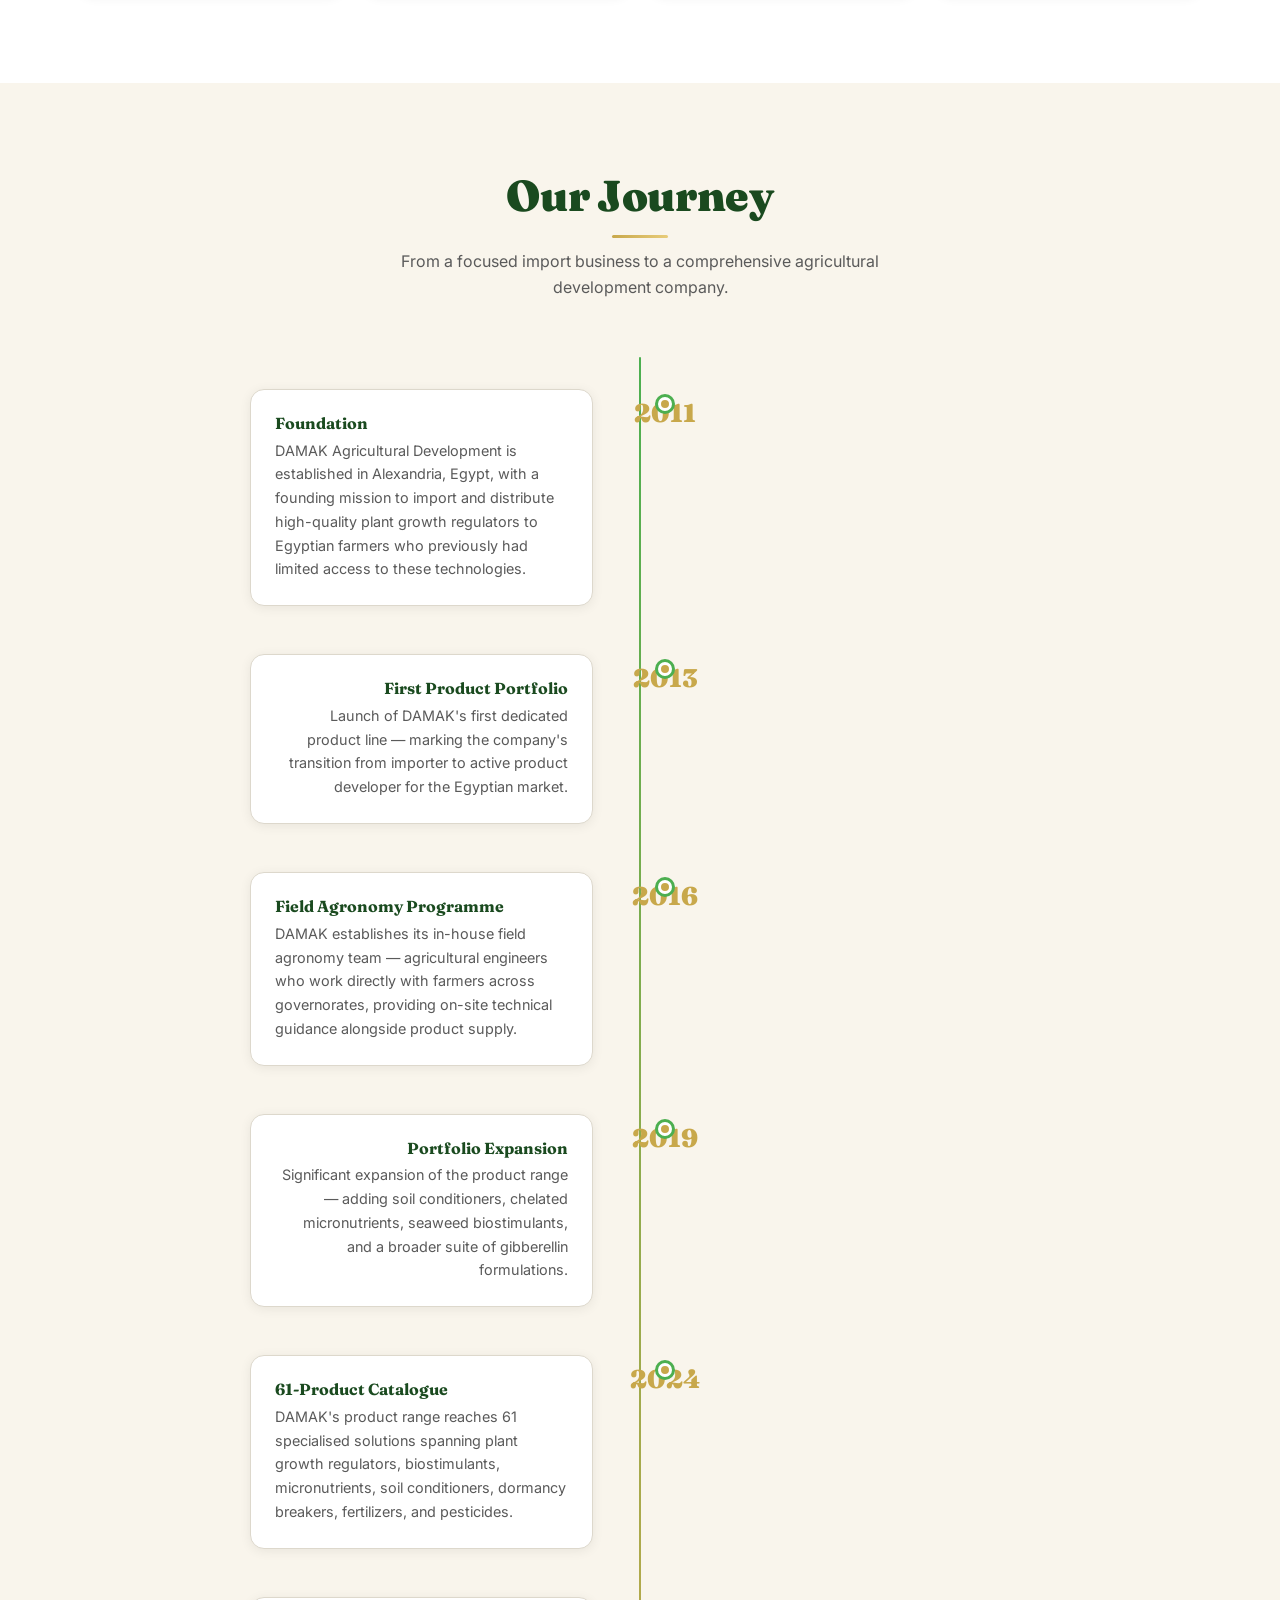
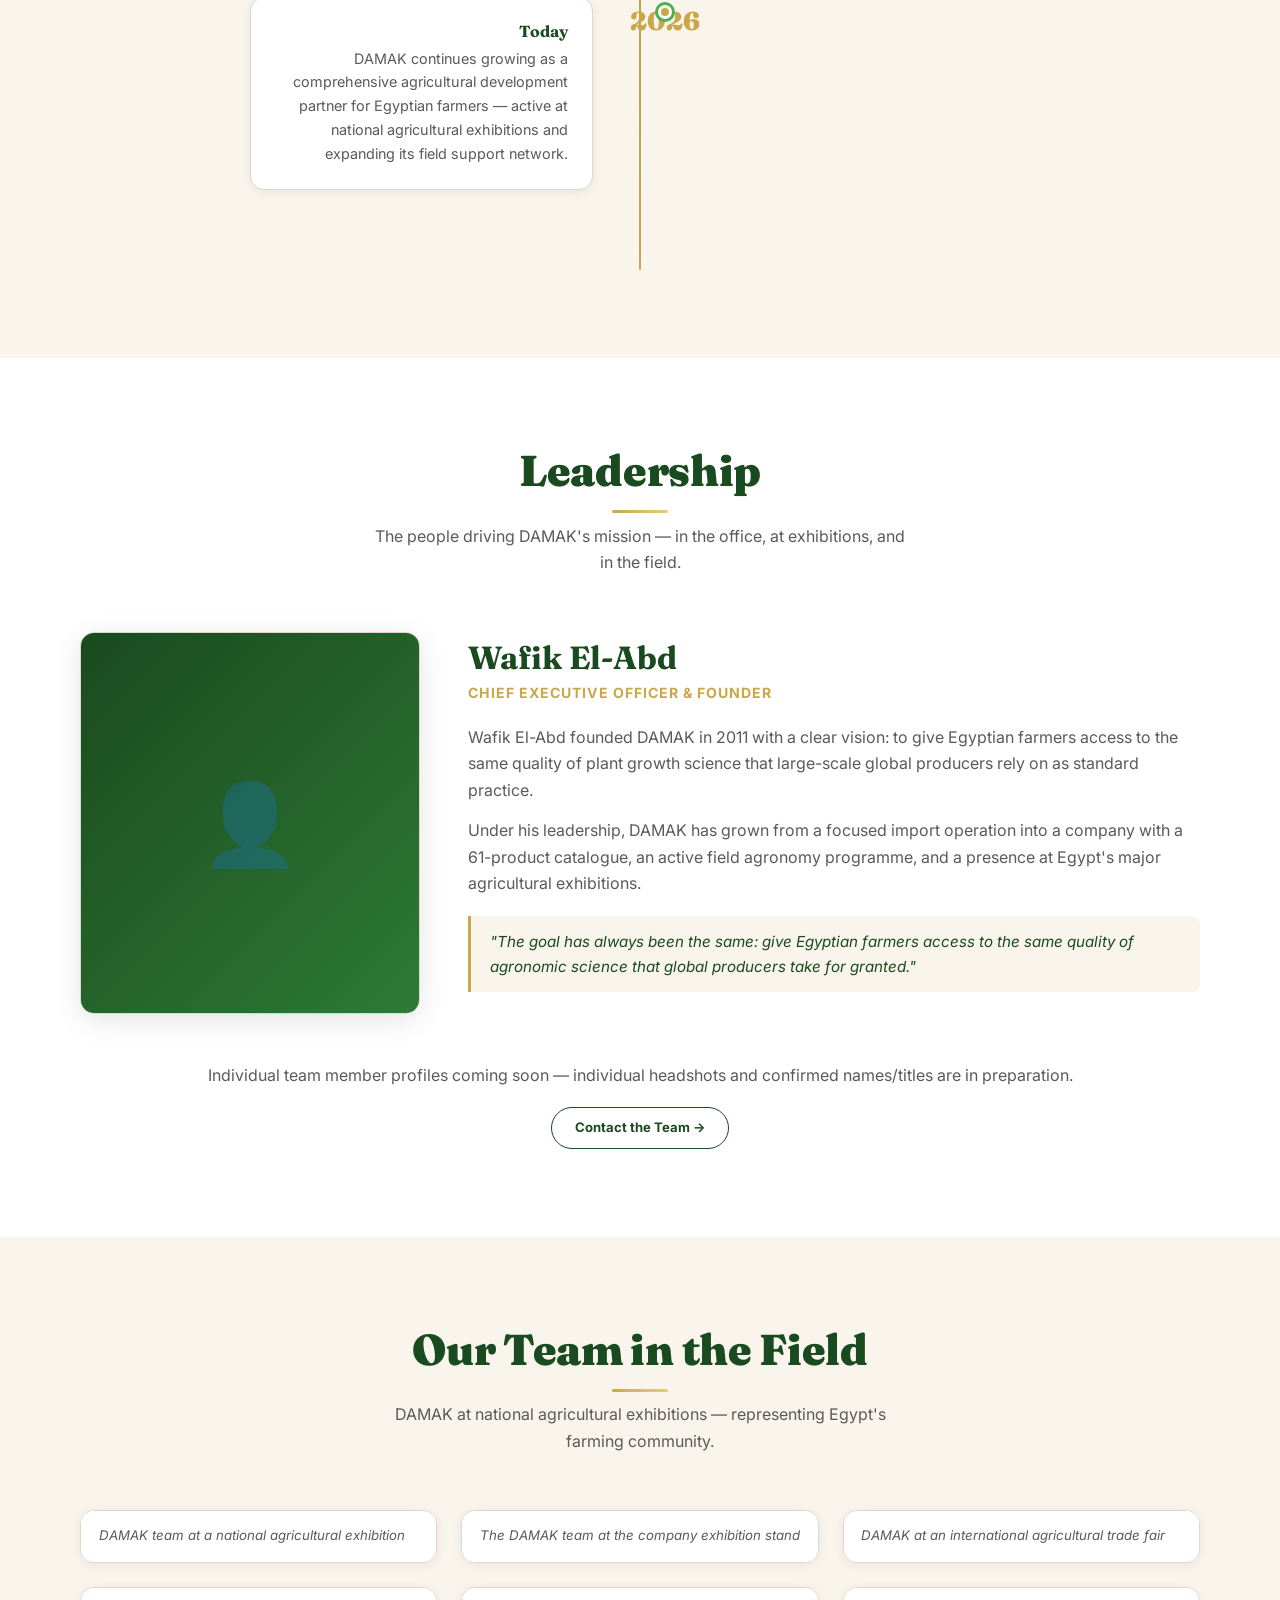
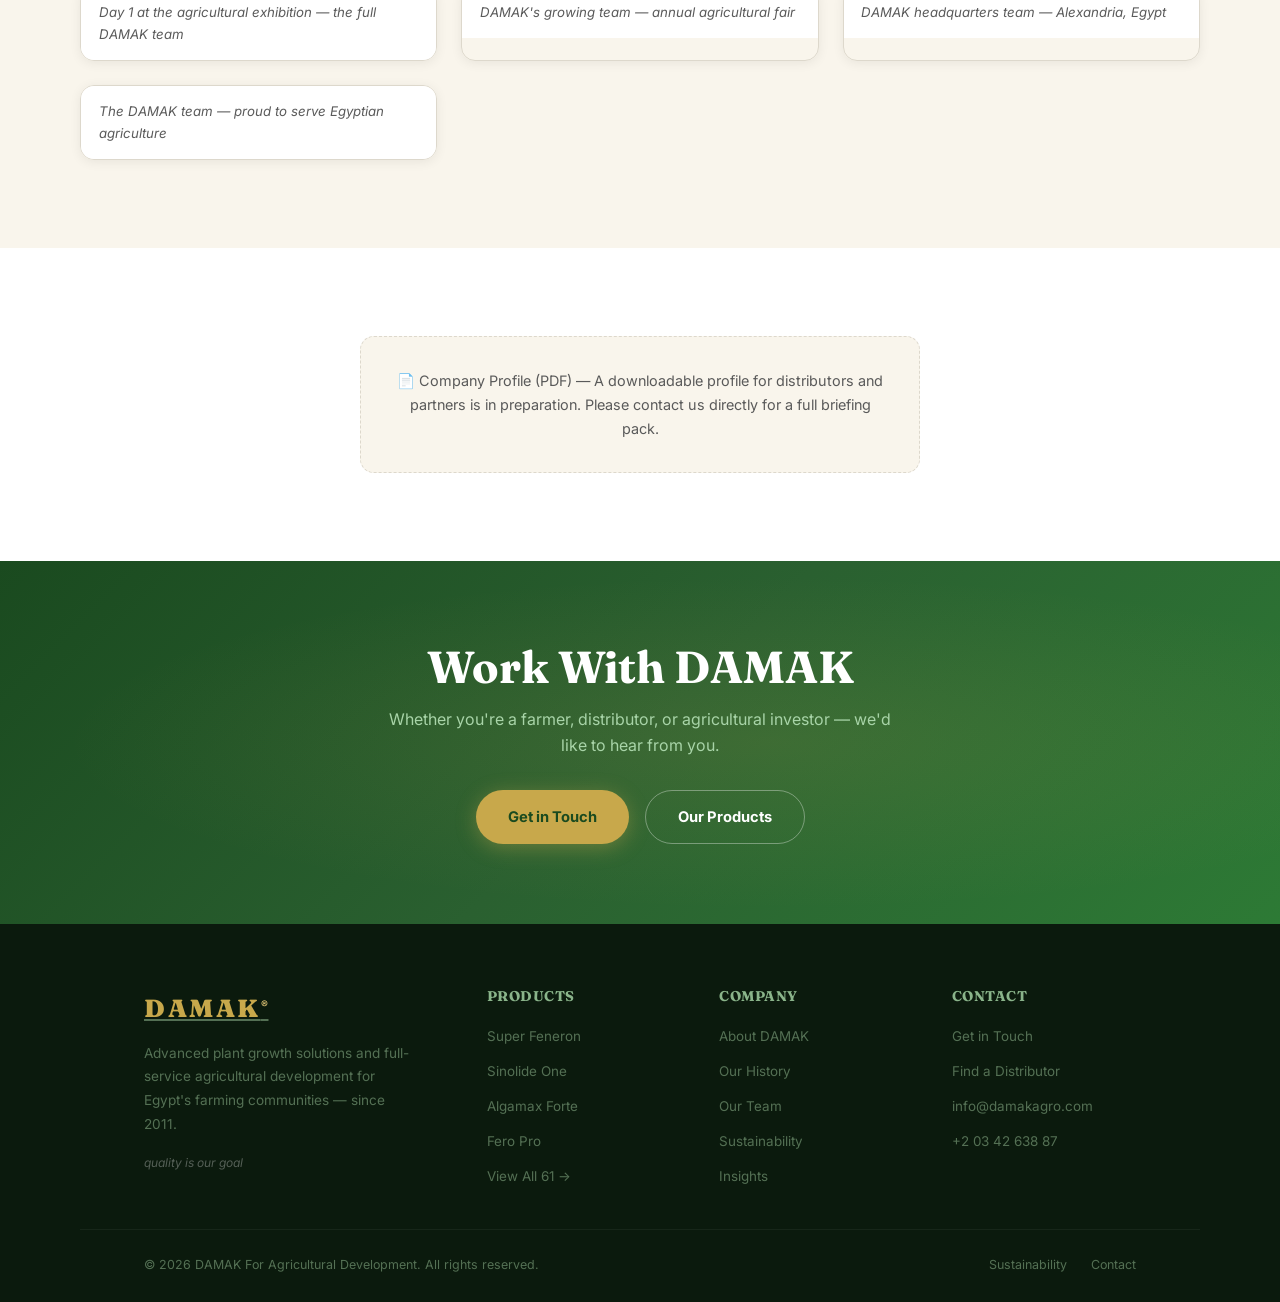
==== commit 0af6a70d: "feat: real catalogue products, bilingual EN/AR, logo, team photos, real contact info - 61 real produ" ====
--- a/about.html
+++ b/about.html
@@ -1,140 +1,49 @@
 <!DOCTYPE html>
-<html lang="en">
+<html lang="en" dir="ltr">
 <head>
   <meta charset="UTF-8" />
   <meta name="viewport" content="width=device-width, initial-scale=1.0" />
   <title>About DAMAK – Our Story, Mission & Team | Egypt Agricultural Development</title>
-  <meta name="description" content="Learn about DAMAK's history since 2011, our mission to advance Egyptian agriculture, and the team of agronomists and engineers behind our work." />
+  <meta name="description" content="Learn about DAMAK's history since 2011, our mission to advance Egyptian agriculture, CEO Wafik El-Abd, and the team behind our work." />
   <meta property="og:title" content="About DAMAK – Our Story & Mission" />
-  <meta property="og:description" content="DAMAK has been advancing Egyptian agriculture since 2011 through plant growth solutions and expert agronomic support." />
   <meta property="og:url" content="https://amr12elabd.github.io/DAMAK/about.html" />
   <meta property="og:type" content="website" />
-  <script type="application/ld+json">
-  {"@context":"https://schema.org","@type":"AboutPage","name":"About DAMAK","url":"https://amr12elabd.github.io/DAMAK/about.html","description":"DAMAK's company history, mission, and leadership team.","isPartOf":{"@type":"WebSite","name":"DAMAK Agricultural Development","url":"https://amr12elabd.github.io/DAMAK/"}}
-  </script>
   <link rel="icon" type="image/svg+xml" href="data:image/svg+xml,<svg xmlns='http://www.w3.org/2000/svg' viewBox='0 0 64 64'><rect width='64' height='64' rx='12' fill='%231a4a1f'/><path d='M32 52 C32 52 14 38 14 24 C14 16 22 10 32 14 C42 10 50 16 50 24 C50 38 32 52 32 52Z' fill='%234caf50'/><path d='M32 52 L32 24' stroke='%23c8a84b' stroke-width='2.5' stroke-linecap='round'/><path d='M32 36 C32 36 24 30 20 24' stroke='%23c8a84b' stroke-width='2' stroke-linecap='round' fill='none'/><path d='M32 30 C32 30 40 26 44 20' stroke='%23c8a84b' stroke-width='2' stroke-linecap='round' fill='none'/></svg>" />
   <link rel="preconnect" href="https://fonts.googleapis.com" />
   <link rel="preconnect" href="https://fonts.gstatic.com" crossorigin />
-  <link href="https://fonts.googleapis.com/css2?family=Fraunces:ital,opsz,wght@0,9..144,700;0,9..144,900;1,9..144,400&family=Inter:wght@400;500;600;700&display=swap" rel="stylesheet" />
+  <link href="https://fonts.googleapis.com/css2?family=Cairo:wght@400;600;700;900&family=Fraunces:ital,opsz,wght@0,9..144,700;0,9..144,900;1,9..144,400&family=Inter:wght@400;500;600;700&display=swap" rel="stylesheet" />
   <link rel="stylesheet" href="assets/damak.css" />
   <style>
-    /* ── ABOUT PAGE SPECIFIC ── */
     :root { --body-bg: #fff; }
-
-    /* Mission / Vision cards */
-    .mv-grid {
-      display: grid; grid-template-columns: 1fr 1fr; gap: 2rem;
-      max-width: var(--max-w); margin-inline: auto;
-    }
-    .mv-card {
-      border-radius: var(--radius); overflow: hidden;
-    }
-    .mv-card-header {
-      padding: 1.8rem;
-      background: linear-gradient(135deg, var(--green-dark), var(--green-mid));
-    }
+    .mv-grid { display: grid; grid-template-columns: 1fr 1fr; gap: 2rem; max-width: var(--max-w); margin-inline: auto; }
+    .mv-card { border-radius: var(--radius); overflow: hidden; }
+    .mv-card-header { padding: 1.8rem; background: linear-gradient(135deg, var(--green-dark), var(--green-mid)); }
     .mv-card-header h3 { color: #fff; font-size: 1.3rem; }
-    .mv-card-body {
-      padding: 1.8rem; background: #fff;
-      border: 1px solid var(--border); border-top: none;
-      border-radius: 0 0 var(--radius) var(--radius);
-    }
+    .mv-card-body { padding: 1.8rem; background: #fff; border: 1px solid var(--border); border-top: none; border-radius: 0 0 var(--radius) var(--radius); }
     .mv-card-body p { color: var(--muted); }
-
-    /* Values row */
-    .values-row {
-      display: grid; grid-template-columns: repeat(auto-fit, minmax(210px, 1fr));
-      gap: 1.5rem; max-width: var(--max-w); margin-inline: auto;
-    }
-    .value-card {
-      background: #fff; border-radius: var(--radius);
-      padding: 1.8rem; border: 1px solid var(--border);
-      box-shadow: var(--shadow-sm);
-      border-top: 4px solid var(--green-light);
-    }
+    .values-row { display: grid; grid-template-columns: repeat(auto-fit, minmax(210px, 1fr)); gap: 1.5rem; max-width: var(--max-w); margin-inline: auto; }
+    .value-card { background: #fff; border-radius: var(--radius); padding: 1.8rem; border: 1px solid var(--border); box-shadow: var(--shadow-sm); border-top: 4px solid var(--green-light); }
     .value-card .icon { font-size: 2rem; margin-bottom: .8rem; }
     .value-card h4 { color: var(--green-dark); margin-bottom: .4rem; font-size: 1rem; }
     .value-card p { color: var(--muted); font-size: .88rem; }
-
-    /* Timeline */
     #timeline { position: relative; }
-    .timeline-track {
-      max-width: 780px; margin-inline: auto;
-      position: relative; padding: 2rem 0;
-    }
-    .timeline-track::before {
-      content: '';
-      position: absolute; top: 0; bottom: 0; left: 50%;
-      transform: translateX(-50%);
-      width: 2px; background: linear-gradient(to bottom, var(--green-light), var(--gold));
-      border-radius: 2px;
-    }
-    .tl-item {
-      display: flex; gap: 2rem; margin-bottom: 3rem;
-      align-items: flex-start;
-    }
+    .timeline-track { max-width: 780px; margin-inline: auto; position: relative; padding: 2rem 0; }
+    .timeline-track::before { content: ''; position: absolute; top: 0; bottom: 0; left: 50%; transform: translateX(-50%); width: 2px; background: linear-gradient(to bottom, var(--green-light), var(--gold)); border-radius: 2px; }
+    .tl-item { display: flex; gap: 2rem; margin-bottom: 3rem; align-items: flex-start; }
     .tl-item:nth-child(even) { flex-direction: row-reverse; }
-    .tl-content {
-      flex: 1;
-      background: #fff; border-radius: var(--radius);
-      padding: 1.5rem; box-shadow: var(--shadow-sm);
-      border: 1px solid var(--border);
-    }
+    .tl-content { flex: 1; background: #fff; border-radius: var(--radius); padding: 1.5rem; box-shadow: var(--shadow-sm); border: 1px solid var(--border); }
     .tl-item:nth-child(even) .tl-content { text-align: right; }
-    .tl-year {
-      font-family: 'Fraunces', serif; font-size: 1.6rem;
-      font-weight: 900; color: var(--gold);
-      min-width: 80px; text-align: center;
-      position: relative; padding-top: .2rem;
-    }
-    .tl-dot {
-      position: absolute; left: 50%; top: .5rem;
-      width: 14px; height: 14px;
-      background: var(--gold); border: 3px solid #fff;
-      border-radius: 50%; transform: translateX(-50%);
-      box-shadow: 0 0 0 3px var(--green-light);
-    }
+    .tl-year { font-family: 'Fraunces', serif; font-size: 1.6rem; font-weight: 900; color: var(--gold); min-width: 80px; text-align: center; position: relative; padding-top: .2rem; }
+    .tl-dot { position: absolute; left: 50%; top: .5rem; width: 14px; height: 14px; background: var(--gold); border: 3px solid #fff; border-radius: 50%; transform: translateX(-50%); box-shadow: 0 0 0 3px var(--green-light); }
     .tl-spacer { flex: 1; }
     .tl-content h4 { color: var(--green-dark); margin-bottom: .4rem; }
     .tl-content p { color: var(--muted); font-size: .9rem; }
-
-    /* Leadership */
-    .team-grid {
-      display: grid; grid-template-columns: repeat(auto-fit, minmax(230px, 1fr));
-      gap: 2rem; max-width: var(--max-w); margin-inline: auto;
-    }
-    .team-card {
-      background: #fff; border-radius: var(--radius);
-      overflow: hidden; box-shadow: var(--shadow-sm);
-      border: 1px solid var(--border); text-align: center;
-      transition: box-shadow .25s, transform .25s;
-    }
-    .team-card:hover { box-shadow: var(--shadow-md); transform: translateY(-4px); }
-    .team-photo {
-      height: 160px;
-      background: linear-gradient(135deg, var(--green-dark), var(--green-mid));
-      display: flex; align-items: center; justify-content: center;
-      font-size: 4rem;
-    }
-    .team-info { padding: 1.4rem; }
-    .team-info h3 { color: var(--green-dark); font-size: 1.1rem; margin-bottom: .3rem; }
-    .team-info .role {
-      font-size: .8rem; font-weight: 600; color: var(--gold);
-      letter-spacing: .5px; text-transform: uppercase;
-      font-family: 'Inter', sans-serif; margin-bottom: .6rem;
-    }
-    .team-info p { font-size: .85rem; color: var(--muted); }
-
-    /* Download CTA */
-    .download-note {
-      text-align: center; padding: 2rem;
-      background: var(--cream); border-radius: var(--radius);
-      border: 1px dashed var(--border); max-width: 560px; margin-inline: auto;
-    }
+    .download-note { text-align: center; padding: 2rem; background: var(--cream); border-radius: var(--radius); border: 1px dashed var(--border); max-width: 560px; margin-inline: auto; }
     .download-note p { color: var(--muted); font-size: .9rem; }
-
     @media (max-width: 760px) {
       .mv-grid { grid-template-columns: 1fr; }
+      .ceo-section { grid-template-columns: 1fr !important; }
+      .ceo-photo-wrap img { height: 260px !important; }
       .timeline-track::before { left: 20px; }
       .tl-item, .tl-item:nth-child(even) { flex-direction: column; padding-left: 48px; }
       .tl-year { text-align: left; font-size: 1.2rem; }
@@ -147,44 +56,47 @@
 <body>
 
 <nav>
-  <a class="nav-logo" href="index.html">DAMAK<sup>®</sup></a>
+  <a class="nav-logo" href="index.html">
+    <img src="assets/images/logo.png" alt="DAMAK For Agricultural Development" class="nav-logo-img"
+         onerror="this.outerHTML='<span class=nav-logo-text>DAMAK<sup>®</sup></span>'">
+  </a>
   <ul class="nav-links" id="navLinks">
-    <li><a href="index.html">Home</a></li>
-    <li><a href="about.html" class="active">About</a></li>
-    <li><a href="products.html">Products</a></li>
-    <li><a href="sustainability.html">Sustainability</a></li>
-    <li><a href="insights.html">Insights</a></li>
-    <li><a href="contact.html" class="nav-cta">Contact</a></li>
+    <li><a href="index.html" data-en="Home" data-ar="الرئيسية">Home</a></li>
+    <li><a href="about.html" class="active" data-en="About" data-ar="من نحن">About</a></li>
+    <li><a href="products.html" data-en="Products" data-ar="المنتجات">Products</a></li>
+    <li><a href="sustainability.html" data-en="Sustainability" data-ar="الاستدامة">Sustainability</a></li>
+    <li><a href="insights.html" data-en="Insights" data-ar="مقالات">Insights</a></li>
+    <li><a href="contact.html" class="nav-cta" data-en="Contact" data-ar="تواصل معنا">Contact</a></li>
   </ul>
   <div class="nav-right">
-    <button class="lang-toggle">EN | عر</button>
-    <button class="nav-toggle" id="navToggle" aria-label="Menu">
-      <span></span><span></span><span></span>
-    </button>
+    <button class="lang-toggle" aria-label="Switch language">عربي</button>
+    <button class="nav-toggle" id="navToggle" aria-label="Menu"><span></span><span></span><span></span></button>
   </div>
 </nav>
 
-<!-- PAGE HERO -->
 <div class="page-hero">
-  <div class="breadcrumb"><a href="index.html">Home</a> › <span>About</span></div>
-  <h1>Rooted in Egypt's<br/><em>Agricultural Future</em></h1>
-  <p>Since 2011, DAMAK has been building the bridge between global agronomic science and the Egyptian farmer — one field at a time.</p>
+  <div class="breadcrumb">
+    <a href="index.html" data-en="Home" data-ar="الرئيسية">Home</a> ›
+    <span data-en="About" data-ar="من نحن">About</span>
+  </div>
+  <h1 data-en="Rooted in Egypt's<br/><em>Agricultural Future</em>" data-ar="متجذرون في<br/><em>مستقبل مصر الزراعي</em>">Rooted in Egypt's<br/><em>Agricultural Future</em></h1>
+  <p data-en="Since 2011, DAMAK has been building the bridge between global agronomic science and the Egyptian farmer — one field at a time." data-ar="منذ 2011، عملت دماك على بناء الجسر بين علم الزراعة العالمي والمزارع المصري — حقل تلو حقل.">Since 2011, DAMAK has been building the bridge between global agronomic science and the Egyptian farmer — one field at a time.</p>
 </div>
 
 <!-- MISSION & VISION -->
 <section class="section section-cream">
   <div class="section-title reveal">
-    <h2>Our Purpose</h2>
+    <h2 data-en="Our Purpose" data-ar="رسالتنا وهدفنا">Our Purpose</h2>
     <div class="accent-line"></div>
   </div>
   <div class="mv-grid">
     <div class="mv-card reveal d1">
-      <div class="mv-card-header"><h3>🌱 Our Mission</h3></div>
-      <div class="mv-card-body"><p>To equip Egyptian farmers with cutting-edge plant growth technologies and the agronomic knowledge to apply them correctly — increasing yields, reducing unnecessary inputs, and building farms that are more resilient to climate and market pressures.</p></div>
+      <div class="mv-card-header"><h3 data-en="🌱 Our Mission" data-ar="🌱 مهمتنا">🌱 Our Mission</h3></div>
+      <div class="mv-card-body"><p data-en="To equip Egyptian farmers with cutting-edge plant growth technologies and the agronomic knowledge to apply them correctly — increasing yields, reducing unnecessary inputs, and building farms that are more resilient to climate and market pressures." data-ar="تزويد المزارعين المصريين بأحدث تقنيات تنظيم نمو النبات والمعرفة الزراعية اللازمة لتطبيقها بشكل صحيح — لزيادة الغلة وتقليل المدخلات غير الضرورية وبناء مزارع أكثر مرونة أمام ضغوط المناخ والسوق.">To equip Egyptian farmers with cutting-edge plant growth technologies and the agronomic knowledge to apply them correctly — increasing yields, reducing unnecessary inputs, and building farms that are more resilient to climate and market pressures.</p></div>
     </div>
     <div class="mv-card reveal d2">
-      <div class="mv-card-header"><h3>🌍 Our Vision</h3></div>
-      <div class="mv-card-body"><p>A self-sufficient agricultural Egypt where science, tradition, and sustainability converge to guarantee food security for future generations — and where every farmer has access to the same agronomic quality that large commercial operations take for granted.</p></div>
+      <div class="mv-card-header"><h3 data-en="🌍 Our Vision" data-ar="🌍 رؤيتنا">🌍 Our Vision</h3></div>
+      <div class="mv-card-body"><p data-en="A self-sufficient agricultural Egypt where science, tradition, and sustainability converge to guarantee food security for future generations — and where every farmer has access to the same agronomic quality that large commercial operations take for granted." data-ar="مصر زراعية مكتفية ذاتياً يتلاقى فيها العلم والتقليد والاستدامة لضمان الأمن الغذائي للأجيال القادمة — وحيث يتمتع كل مزارع بإمكانية الوصول إلى نفس الجودة الزراعية التي تأخذها العمليات التجارية الكبرى كأمر مسلّم به.">A self-sufficient agricultural Egypt where science, tradition, and sustainability converge to guarantee food security for future generations — and where every farmer has access to the same agronomic quality that large commercial operations take for granted.</p></div>
     </div>
   </div>
 </section>
@@ -192,222 +104,242 @@
 <!-- VALUES -->
 <section class="section section-white">
   <div class="section-title reveal">
-    <h2>What We Stand For</h2>
+    <h2 data-en="What We Stand For" data-ar="قيمنا التي نؤمن بها">What We Stand For</h2>
     <div class="accent-line"></div>
   </div>
   <div class="values-row">
     <div class="value-card reveal d1">
       <div class="icon">🤝</div>
-      <h4>Farmer-First Partnership</h4>
-      <p>We measure our success by our farmers' results — not by units shipped. Every product recommendation we make starts with understanding the individual farm.</p>
+      <h4 data-en="Farmer-First Partnership" data-ar="الشراكة التي تضع المزارع أولاً">Farmer-First Partnership</h4>
+      <p data-en="We measure our success by our farmers' results — not by units shipped. Every product recommendation starts with understanding the individual farm." data-ar="نقيس نجاحنا بنتائج مزارعينا — لا بعدد الوحدات المُشحونة. كل توصية منتج تبدأ بفهم المزرعة الفردية.">We measure our success by our farmers' results — not by units shipped. Every product recommendation starts with understanding the individual farm.</p>
     </div>
     <div class="value-card reveal d2">
       <div class="icon">🔬</div>
-      <h4>Scientific Integrity</h4>
-      <p>We don't overstate what our products can do. Our agronomists give accurate, evidence-based guidance — even when that means recommending a competitor's product.</p>
+      <h4 data-en="Scientific Integrity" data-ar="النزاهة العلمية">Scientific Integrity</h4>
+      <p data-en="We don't overstate what our products can do. Our agronomists give accurate, evidence-based guidance — even when that means recommending a competitor's product." data-ar="لا نُبالغ في وصف ما يمكن أن تفعله منتجاتنا. يُقدّم مهندسونا الزراعيون إرشادات دقيقة مستندة إلى الأدلة — حتى عندما يعني ذلك التوصية بمنتج منافس.">We don't overstate what our products can do. Our agronomists give accurate, evidence-based guidance — even when that means recommending a competitor's product.</p>
     </div>
     <div class="value-card reveal d3">
       <div class="icon">🌿</div>
-      <h4>Environmental Responsibility</h4>
-      <p>Sustainable yield improvement — not maximum short-term output at the expense of soil health. We support practices that leave the land in better condition than we found it.</p>
+      <h4 data-en="Environmental Responsibility" data-ar="المسؤولية البيئية">Environmental Responsibility</h4>
+      <p data-en="Sustainable yield improvement — not maximum short-term output at the expense of soil health. We support practices that leave the land in better condition than we found it." data-ar="تحسين مستدام للغلة — لا إنتاج أقصى على المدى القصير على حساب صحة التربة. ندعم الممارسات التي تترك الأرض في حالة أفضل مما وجدناها عليه.">Sustainable yield improvement — not maximum short-term output at the expense of soil health. We support practices that leave the land in better condition than we found it.</p>
     </div>
     <div class="value-card reveal d4">
       <div class="icon">📖</div>
-      <h4>Knowledge Transfer</h4>
-      <p>Every farm visit, technical workshop, and product manual is designed to leave the farmer more capable than before — not more dependent on us.</p>
+      <h4 data-en="Knowledge Transfer" data-ar="نقل المعرفة">Knowledge Transfer</h4>
+      <p data-en="Every farm visit, technical workshop, and product manual is designed to leave the farmer more capable than before — not more dependent on us." data-ar="كل زيارة حقلية وورشة عمل تقنية ودليل منتج مُصمَّم ليجعل المزارع أكثر قدرة مما كان عليه من قبل — لا أكثر اعتماداً علينا.">Every farm visit, technical workshop, and product manual is designed to leave the farmer more capable than before — not more dependent on us.</p>
     </div>
   </div>
 </section>
 
 <!-- TIMELINE -->
+<!-- NOTE: Timeline events use approximate dates. Please verify exact years with the family and update accordingly. -->
 <section class="section section-cream" id="timeline">
   <div class="section-title reveal">
-    <h2>Our Journey</h2>
-    <div class="accent-line"></div>
-    <p>From a single-focus import business to a multi-service agricultural development company.</p>
-  </div>
-  <!-- NOTE: Timeline events below use approximate/illustrative dates.
-       Please verify exact years with the family and update accordingly. -->
+    <h2 data-en="Our Journey" data-ar="مسيرتنا">Our Journey</h2>
+    <div class="accent-line"></div>
+    <p data-en="From a focused import business to a comprehensive agricultural development company." data-ar="من شركة استيراد متخصصة إلى شركة تنمية زراعية شاملة.">From a focused import business to a comprehensive agricultural development company.</p>
+  </div>
   <div class="timeline-track">
-
-    <div class="tl-item reveal">
-      <div class="tl-content">
-        <h4>Foundation</h4>
-        <p>DAMAK Agricultural Development is established in Egypt with a founding mission to import and distribute high-quality plant growth regulators to Egyptian farmers who previously had limited access to these technologies.</p>
+    <div class="tl-item reveal">
+      <div class="tl-content">
+        <h4 data-en="Foundation" data-ar="التأسيس">Foundation</h4>
+        <p data-en="DAMAK Agricultural Development is established in Alexandria, Egypt, with a founding mission to import and distribute high-quality plant growth regulators to Egyptian farmers who previously had limited access to these technologies." data-ar="تأسست دماك للتنمية الزراعية في الإسكندرية، مصر، بمهمة تأسيسية لاستيراد وتوزيع منظمات نمو النبات عالية الجودة للمزارعين المصريين الذين كان وصولهم إلى هذه التقنيات محدوداً.">DAMAK Agricultural Development is established in Alexandria, Egypt, with a founding mission to import and distribute high-quality plant growth regulators to Egyptian farmers who previously had limited access to these technologies.</p>
       </div>
       <div class="tl-year">2011<div class="tl-dot"></div></div>
       <div class="tl-spacer"></div>
     </div>
-
     <div class="tl-item reveal">
       <div class="tl-spacer"></div>
       <div class="tl-year">2013<div class="tl-dot"></div></div>
       <div class="tl-content">
-        <h4>First Product Portfolio</h4>
-        <p>Launch of the first dedicated product line including Power Contanol and Extra Indole — marking DAMAK's transition from importer to active product developer for the Egyptian market.</p>
-      </div>
-    </div>
-
-    <div class="tl-item reveal">
-      <div class="tl-content">
-        <h4>Field Agronomy Programme</h4>
-        <p>DAMAK establishes its in-house field agronomy team — agricultural engineers who work directly with farmers across governorates, providing on-site technical guidance alongside product supply.</p>
+        <h4 data-en="First Product Portfolio" data-ar="محفظة المنتجات الأولى">First Product Portfolio</h4>
+        <p data-en="Launch of DAMAK's first dedicated product line — marking the company's transition from importer to active product developer for the Egyptian market." data-ar="إطلاق خط المنتجات المخصص الأول لدماك — مما يمثل انتقال الشركة من مستوردة إلى مطوّرة نشطة للمنتجات للسوق المصرية.">Launch of DAMAK's first dedicated product line — marking the company's transition from importer to active product developer for the Egyptian market.</p>
+      </div>
+    </div>
+    <div class="tl-item reveal">
+      <div class="tl-content">
+        <h4 data-en="Field Agronomy Programme" data-ar="برنامج الزراعة الميدانية">Field Agronomy Programme</h4>
+        <p data-en="DAMAK establishes its in-house field agronomy team — agricultural engineers who work directly with farmers across governorates, providing on-site technical guidance alongside product supply." data-ar="أنشأت دماك فريق الزراعة الميداني الداخلي — مهندسون زراعيون يعملون مباشرةً مع المزارعين عبر المحافظات، مقدمين إرشادات تقنية في الموقع إلى جانب توريد المنتجات.">DAMAK establishes its in-house field agronomy team — agricultural engineers who work directly with farmers across governorates, providing on-site technical guidance alongside product supply.</p>
       </div>
       <div class="tl-year">2016<div class="tl-dot"></div></div>
       <div class="tl-spacer"></div>
     </div>
-
-    <div class="tl-item reveal">
-      <div class="tl-spacer"></div>
-      <div class="tl-year">2018<div class="tl-dot"></div></div>
-      <div class="tl-content">
-        <h4>Portfolio Expansion</h4>
-        <p>Introduction of Macovit DRW, Brace Br, Sinolide One, and Trimax — expanding the portfolio from root and growth support into flowering enhancement and structural plant management.</p>
-      </div>
-    </div>
-
-    <div class="tl-item reveal">
-      <div class="tl-content">
-        <h4>Damak Indole Launch</h4>
-        <p>Release of Damak Indole — the company's flagship root-stimulant formulation, specifically calibrated for Egypt's saline-soil and high-salinity irrigation conditions. Reaches 8 governorates in its first season.</p>
-      </div>
-      <div class="tl-year">2021<div class="tl-dot"></div></div>
-      <div class="tl-spacer"></div>
-    </div>
-
-    <div class="tl-item reveal">
-      <div class="tl-spacer"></div>
-      <div class="tl-year">2024</div>
-      <div class="tl-content">
-        <h4>Land Reclamation Services</h4>
-        <p>DAMAK expands beyond plant inputs into full land reclamation, irrigation design, and post-harvest logistics — becoming a comprehensive agricultural development partner rather than a product supplier.</p>
-      </div>
-    </div>
-
-  </div>
-</section>
-
-<!-- LEADERSHIP -->
+    <div class="tl-item reveal">
+      <div class="tl-spacer"></div>
+      <div class="tl-year">2019<div class="tl-dot"></div></div>
+      <div class="tl-content">
+        <h4 data-en="Portfolio Expansion" data-ar="توسيع المحفظة">Portfolio Expansion</h4>
+        <p data-en="Significant expansion of the product range — adding soil conditioners, chelated micronutrients, seaweed biostimulants, and a broader suite of gibberellin formulations." data-ar="توسع كبير في مجموعة المنتجات — إضافة محسنات التربة والعناصر الصغرى المخلبية ومحفزات نمو الطحالب البحرية ومجموعة أوسع من تركيبات الجبريلين.">Significant expansion of the product range — adding soil conditioners, chelated micronutrients, seaweed biostimulants, and a broader suite of gibberellin formulations.</p>
+      </div>
+    </div>
+    <div class="tl-item reveal">
+      <div class="tl-content">
+        <h4 data-en="61-Product Catalogue" data-ar="كتالوج 61 منتجاً">61-Product Catalogue</h4>
+        <p data-en="DAMAK's product range reaches 61 specialised solutions spanning plant growth regulators, biostimulants, micronutrients, soil conditioners, dormancy breakers, fertilizers, and pesticides." data-ar="وصلت مجموعة منتجات دماك إلى 61 حلاً متخصصاً تشمل منظمات نمو النبات والمحفزات الحيوية والعناصر الصغرى ومحسنات التربة وكاسرات السكون والأسمدة والمبيدات.">DAMAK's product range reaches 61 specialised solutions spanning plant growth regulators, biostimulants, micronutrients, soil conditioners, dormancy breakers, fertilizers, and pesticides.</p>
+      </div>
+      <div class="tl-year">2024<div class="tl-dot"></div></div>
+      <div class="tl-spacer"></div>
+    </div>
+    <div class="tl-item reveal">
+      <div class="tl-spacer"></div>
+      <div class="tl-year">2026<div class="tl-dot"></div></div>
+      <div class="tl-content">
+        <h4 data-en="Today" data-ar="اليوم">Today</h4>
+        <p data-en="DAMAK continues growing as a comprehensive agricultural development partner for Egyptian farmers — active at national agricultural exhibitions and expanding its field support network." data-ar="تواصل دماك نموها شريكاً شاملاً للتنمية الزراعية للمزارعين المصريين — نشطة في المعارض الزراعية الوطنية ومتوسعة في شبكة الدعم الميداني.">DAMAK continues growing as a comprehensive agricultural development partner for Egyptian farmers — active at national agricultural exhibitions and expanding its field support network.</p>
+      </div>
+    </div>
+  </div>
+</section>
+
+<!-- CEO LEADERSHIP -->
 <section class="section section-white" id="team">
   <div class="section-title reveal">
-    <h2>Leadership & Team</h2>
-    <div class="accent-line"></div>
-    <p>The people who bring DAMAK's mission to life — in the office, in the lab, and in the field.</p>
-  </div>
-  <div class="team-grid">
-
-    <!-- IMPORTANT: CEO name "Wafiq El-Abd" is the name provided by the family for this card.
-         Please confirm the correct spelling before publishing, and replace the emoji
-         placeholder with a real professional photo. -->
-    <div class="team-card reveal d1">
-      <div class="team-photo">👤</div>
-      <div class="team-info">
-        <h3>Wafiq El-Abd</h3>
-        <div class="role">Chief Executive Officer</div>
-        <p>Founder of DAMAK and driving force behind the company's vision of making world-class agronomic science accessible to Egyptian farmers. Over 20 years in Egyptian agricultural development.</p>
-      </div>
-    </div>
-
-    <!-- PLACEHOLDER — replace with real name, title, photo, and bio once provided by the family -->
-    <div class="team-card reveal d2">
-      <div class="team-photo">👤</div>
-      <div class="team-info">
-        <h3>[Name — PLACEHOLDER]</h3>
-        <div class="role">Sales & Marketing Director</div>
-        <p>Leads DAMAK's commercial relationships with distributors and farming cooperatives across Egypt's governorates. Specialist in agricultural product commercialisation.</p>
-      </div>
-    </div>
-
-    <!-- PLACEHOLDER — replace with real name, title, photo, and bio once provided by the family -->
-    <div class="team-card reveal d3">
-      <div class="team-photo">👤</div>
-      <div class="team-info">
-        <h3>[Name — PLACEHOLDER]</h3>
-        <div class="role">Import & Supply Chain Manager</div>
-        <p>Manages DAMAK's international procurement relationships and ensures product quality, availability, and regulatory compliance from source to farm gate.</p>
-      </div>
-    </div>
-
-    <!-- PLACEHOLDER — replace with real name, title, photo, and bio once provided by the family -->
-    <div class="team-card reveal d4">
-      <div class="team-photo">👤</div>
-      <div class="team-info">
-        <h3>[Name — PLACEHOLDER]</h3>
-        <div class="role">Technical Support Lead</div>
-        <p>Heads DAMAK's field agronomy programme. Coordinates the team of agricultural engineers who provide on-site crop support and product application guidance to farmers.</p>
-      </div>
-    </div>
-
-  </div>
-
+    <h2 data-en="Leadership" data-ar="القيادة">Leadership</h2>
+    <div class="accent-line"></div>
+    <p data-en="The people driving DAMAK's mission — in the office, at exhibitions, and in the field." data-ar="الأشخاص الذين يقودون مهمة دماك — في المكتب وفي المعارض وفي الحقل.">The people driving DAMAK's mission — in the office, at exhibitions, and in the field.</p>
+  </div>
+
+  <div class="ceo-section reveal">
+    <div class="ceo-photo-wrap">
+      <!-- CEO photo: save the uploaded photo of Wafik El-Abd (man in maroon suit) to this path -->
+      <img src="assets/images/team/ceo-wafik-elabd.jpg" alt="Wafik El-Abd, CEO of DAMAK"
+           onerror="this.outerHTML='<div class=ceo-photo-fallback>👤</div>'">
+    </div>
+    <div class="ceo-info">
+      <h3 data-en="Wafik El-Abd" data-ar="وفيق العبد">Wafik El-Abd</h3>
+      <span class="ceo-title" data-en="Chief Executive Officer & Founder" data-ar="الرئيس التنفيذي والمؤسس">Chief Executive Officer & Founder</span>
+      <p data-en="Wafik El-Abd founded DAMAK in 2011 with a clear vision: to give Egyptian farmers access to the same quality of plant growth science that large-scale global producers rely on as standard practice." data-ar="أسس وفيق العبد شركة دماك عام 2011 برؤية واضحة: منح المزارعين المصريين إمكانية الوصول إلى نفس جودة علم تنظيم نمو النبات التي تعتمد عليها الإنتاج الزراعي الكبير على مستوى العالم كممارسة قياسية.">Wafik El-Abd founded DAMAK in 2011 with a clear vision: to give Egyptian farmers access to the same quality of plant growth science that large-scale global producers rely on as standard practice.</p>
+      <p data-en="Under his leadership, DAMAK has grown from a focused import operation into a company with a 61-product catalogue, an active field agronomy programme, and a presence at Egypt's major agricultural exhibitions." data-ar="تحت قيادته، نمت دماك من عملية استيراد متخصصة إلى شركة تضم كتالوجاً من 61 منتجاً وبرنامجاً نشطاً للهندسة الزراعية الميدانية وحضوراً في المعارض الزراعية الكبرى في مصر.">Under his leadership, DAMAK has grown from a focused import operation into a company with a 61-product catalogue, an active field agronomy programme, and a presence at Egypt's major agricultural exhibitions.</p>
+      <div class="ceo-quote">
+        <span data-en='"The goal has always been the same: give Egyptian farmers access to the same quality of agronomic science that global producers take for granted."' data-ar='"هدفنا لم يتغير: أن نمنح المزارع المصري إمكانية الوصول إلى نفس جودة العلم الزراعي التي يأخذها المنتجون العالميون كأمر مسلّم به."'>"The goal has always been the same: give Egyptian farmers access to the same quality of agronomic science that global producers take for granted."</span>
+      </div>
+    </div>
+  </div>
+
+  <!-- PLACEHOLDER: Individual leadership headshots and bios for other team members
+       will be added once the family provides names, titles, and photos for each person.
+       Placeholder cards are intentionally omitted to avoid publishing inaccurate information. -->
   <div style="text-align:center; margin-top:3rem" class="reveal">
-    <p style="color:var(--muted); margin-bottom:1.2rem;">DAMAK employs approximately 25 people across commercial, technical, and field operations in Egypt.</p>
-  </div>
-</section>
-
-<!-- COMPANY PROFILE DOWNLOAD -->
+    <p style="color:var(--muted); margin-bottom:1.2rem;" data-en="Individual team member profiles coming soon — individual headshots and confirmed names/titles are in preparation." data-ar="ملفات تعريف أعضاء الفريق الفردية قادمة قريباً — الصور الشخصية والأسماء والألقاب المؤكدة قيد الإعداد.">Individual team member profiles coming soon — individual headshots and confirmed names/titles are in preparation.</p>
+    <a href="contact.html" class="btn btn-outline-dark btn-sm" data-en="Contact the Team →" data-ar="← تواصل مع الفريق">Contact the Team →</a>
+  </div>
+</section>
+
+<!-- TEAM IN THE FIELD GALLERY -->
 <section class="section section-cream">
+  <div class="section-title reveal">
+    <h2 data-en="Our Team in the Field" data-ar="فريقنا في الميدان">Our Team in the Field</h2>
+    <div class="accent-line"></div>
+    <p data-en="DAMAK at national agricultural exhibitions — representing Egypt's farming community." data-ar="دماك في المعارض الزراعية الوطنية — تمثّل مجتمع المزارعين المصريين.">DAMAK at national agricultural exhibitions — representing Egypt's farming community.</p>
+  </div>
+  <div class="team-gallery">
+    <!-- Save uploaded group photos to these paths in assets/images/team/ -->
+    <div class="gallery-card reveal d1">
+      <img src="assets/images/team/team-event-1.jpg" alt="DAMAK team at agricultural exhibition" loading="lazy"
+           onerror="this.style.display='none'">
+      <div class="gallery-card-cap" data-en="DAMAK team at a national agricultural exhibition" data-ar="فريق دماك في معرض زراعي وطني">DAMAK team at a national agricultural exhibition</div>
+    </div>
+    <div class="gallery-card reveal d2">
+      <img src="assets/images/team/team-event-2.jpg" alt="DAMAK formal team photo" loading="lazy"
+           onerror="this.style.display='none'">
+      <div class="gallery-card-cap" data-en="The DAMAK team at the company exhibition stand" data-ar="فريق دماك عند الجناح في المعرض">The DAMAK team at the company exhibition stand</div>
+    </div>
+    <div class="gallery-card reveal d3">
+      <img src="assets/images/team/team-event-3.jpg" alt="DAMAK team at trade fair" loading="lazy"
+           onerror="this.style.display='none'">
+      <div class="gallery-card-cap" data-en="DAMAK at an international agricultural trade fair" data-ar="دماك في معرض زراعي دولي">DAMAK at an international agricultural trade fair</div>
+    </div>
+    <div class="gallery-card reveal d4">
+      <img src="assets/images/team/team-event-4.jpg" alt="DAMAK team Day 1 activities" loading="lazy"
+           onerror="this.style.display='none'">
+      <div class="gallery-card-cap" data-en="Day 1 at the agricultural exhibition — the full DAMAK team" data-ar="اليوم الأول في المعرض الزراعي — الفريق الكامل لدماك">Day 1 at the agricultural exhibition — the full DAMAK team</div>
+    </div>
+    <div class="gallery-card reveal d5">
+      <img src="assets/images/team/team-event-5.jpg" alt="DAMAK team at damakagro.com exhibition" loading="lazy"
+           onerror="this.style.display='none'">
+      <div class="gallery-card-cap" data-en="DAMAK's growing team — annual agricultural fair" data-ar="فريق دماك المتنامي — المعرض الزراعي السنوي">DAMAK's growing team — annual agricultural fair</div>
+    </div>
+    <div class="gallery-card reveal">
+      <img src="assets/images/team/team-office.jpg" alt="DAMAK office team" loading="lazy"
+           onerror="this.style.display='none'">
+      <div class="gallery-card-cap" data-en="DAMAK headquarters team — Alexandria, Egypt" data-ar="فريق مقر دماك الرئيسي — الإسكندرية، مصر">DAMAK headquarters team — Alexandria, Egypt</div>
+    </div>
+    <div class="gallery-card reveal">
+      <img src="assets/images/team/team-outdoor.jpg" alt="DAMAK team outdoor event" loading="lazy"
+           onerror="this.style.display='none'">
+      <div class="gallery-card-cap" data-en="The DAMAK team — proud to serve Egyptian agriculture" data-ar="فريق دماك — فخور بخدمة الزراعة المصرية">The DAMAK team — proud to serve Egyptian agriculture</div>
+    </div>
+  </div>
+</section>
+
+<!-- COMPANY PROFILE -->
+<section class="section section-white">
   <div class="download-note reveal">
-    <!-- PLACEHOLDER — create a PDF company profile once the family provides full company content,
-         certifications, product registration details, and approved imagery.
-         Then link the PDF here. -->
-    <p>📄 <strong>Company Profile (PDF)</strong> — A downloadable company profile for distributors and partners is in preparation. Please <a href="contact.html" style="color:var(--green-mid);font-weight:700;">contact us directly</a> in the meantime for a full briefing pack.</p>
-  </div>
-</section>
-
-<!-- CTA -->
+    <!-- PLACEHOLDER: Create a PDF company profile once the family provides full content,
+         certifications, product registration details, and approved imagery. Link the PDF here. -->
+    <p data-en="📄 Company Profile (PDF) — A downloadable profile for distributors and partners is in preparation. Please contact us directly for a full briefing pack." data-ar="📄 الملف التعريفي للشركة (PDF) — ملف قابل للتنزيل للموزعين والشركاء قيد الإعداد. يُرجى التواصل معنا مباشرةً للحصول على حزمة الإحاطة الكاملة.">📄 <strong>Company Profile (PDF)</strong> — A downloadable profile for distributors and partners is in preparation. Please <a href="contact.html" style="color:var(--green-mid);font-weight:700;" data-en="contact us directly" data-ar="تواصل معنا مباشرةً">contact us directly</a> for a full briefing pack.</p>
+  </div>
+</section>
+
 <div class="cta-banner">
-  <h2>Work With DAMAK</h2>
-  <p>Whether you're a farmer, distributor, or agricultural investor — we'd like to hear from you.</p>
+  <h2 data-en="Work With DAMAK" data-ar="اعمل مع دماك">Work With DAMAK</h2>
+  <p data-en="Whether you're a farmer, distributor, or agricultural investor — we'd like to hear from you." data-ar="سواء كنت مزارعاً أو موزعاً أو مستثمراً زراعياً — يسعدنا الاستماع إليك.">Whether you're a farmer, distributor, or agricultural investor — we'd like to hear from you.</p>
   <div class="btn-group">
-    <a href="contact.html" class="btn btn-primary">Get in Touch</a>
-    <a href="products.html" class="btn btn-outline">Our Products</a>
+    <a href="contact.html" class="btn btn-primary" data-en="Get in Touch" data-ar="تواصل معنا">Get in Touch</a>
+    <a href="products.html" class="btn btn-outline" data-en="Our Products" data-ar="منتجاتنا">Our Products</a>
   </div>
 </div>
 
 <footer>
   <div class="footer-inner">
     <div class="footer-brand">
-      <span class="logo">DAMAK<sup>®</sup></span>
-      <p>Advanced plant growth solutions and end-to-end agricultural development for Egypt's farming communities — since 2011.</p>
-      <span class="footer-tagline">Growing Egypt's Future</span>
+      <a href="index.html" style="display:inline-block">
+        <img src="assets/images/logo.png" alt="DAMAK" class="footer-logo-img"
+             onerror="this.outerHTML='<span class=footer-logo-text>DAMAK<sup>®</sup></span>'">
+      </a>
+      <p data-en="Advanced plant growth solutions and full-service agricultural development for Egypt's farming communities — since 2011." data-ar="حلول متقدمة لتنظيم نمو النبات وخدمات التنمية الزراعية الشاملة لمجتمعات المزارعين في مصر — منذ 2011.">Advanced plant growth solutions and full-service agricultural development for Egypt's farming communities — since 2011.</p>
+      <span class="footer-tagline" data-en="quality is our goal" data-ar="الجودة هي هدفنا">quality is our goal</span>
     </div>
     <div class="footer-col">
-      <h4>Products</h4>
+      <h4 data-en="Products" data-ar="المنتجات">Products</h4>
       <ul>
-        <li><a href="products.html#power-contanol">Power Contanol</a></li>
-        <li><a href="products.html#macovit-drw">Macovit DRW</a></li>
-        <li><a href="products.html#sinolide-one">Sinolide One</a></li>
-        <li><a href="products.html#trimax">Trimax</a></li>
-        <li><a href="products.html#damak-indole">Damak Indole</a></li>
-        <li><a href="products.html">View All →</a></li>
+        <li><a href="products.html#super-feneron" data-en="Super Feneron" data-ar="سوبر فينيرون">Super Feneron</a></li>
+        <li><a href="products.html#sinolide-one" data-en="Sinolide One" data-ar="سينولايد وان">Sinolide One</a></li>
+        <li><a href="products.html#algamax-forte" data-en="Algamax Forte" data-ar="الجوماكس فورتي">Algamax Forte</a></li>
+        <li><a href="products.html#fero-pro" data-en="Fero Pro" data-ar="فيرو برو">Fero Pro</a></li>
+        <li><a href="products.html" data-en="View All 61 →" data-ar="← عرض الكل (61)">View All 61 →</a></li>
       </ul>
     </div>
     <div class="footer-col">
-      <h4>Company</h4>
+      <h4 data-en="Company" data-ar="الشركة">Company</h4>
       <ul>
-        <li><a href="about.html">About DAMAK</a></li>
-        <li><a href="about.html#timeline">Our History</a></li>
-        <li><a href="about.html#team">Leadership</a></li>
-        <li><a href="sustainability.html">Sustainability</a></li>
-        <li><a href="insights.html">Insights</a></li>
+        <li><a href="about.html" data-en="About DAMAK" data-ar="عن دماك">About DAMAK</a></li>
+        <li><a href="about.html#timeline" data-en="Our History" data-ar="تاريخنا">Our History</a></li>
+        <li><a href="about.html#team" data-en="Our Team" data-ar="فريقنا">Our Team</a></li>
+        <li><a href="sustainability.html" data-en="Sustainability" data-ar="الاستدامة">Sustainability</a></li>
+        <li><a href="insights.html" data-en="Insights" data-ar="مقالات">Insights</a></li>
       </ul>
     </div>
     <div class="footer-col">
-      <h4>Contact</h4>
+      <h4 data-en="Contact" data-ar="تواصل معنا">Contact</h4>
       <ul>
-        <li><a href="contact.html">Get in Touch</a></li>
-        <li><a href="contact.html#distributors">Find a Distributor</a></li>
-        <li><a href="mailto:amr12elabd@gmail.com">amr12elabd@gmail.com</a></li>
+        <li><a href="contact.html" data-en="Get in Touch" data-ar="تواصل معنا">Get in Touch</a></li>
+        <li><a href="contact.html#distributors" data-en="Find a Distributor" data-ar="ابحث عن موزع">Find a Distributor</a></li>
+        <li><a href="mailto:info@damakagro.com">info@damakagro.com</a></li>
+        <li><a href="tel:+20342638 87">+2 03 42 638 87</a></li>
       </ul>
     </div>
   </div>
   <div class="footer-bottom">
-    <span class="copy">&copy; 2026 <em>DAMAK</em> Agricultural Development. All rights reserved.</span>
-    <div class="links"><a href="sustainability.html">Sustainability</a><a href="contact.html">Contact</a></div>
+    <span class="copy" data-en="© 2026 DAMAK For Agricultural Development. All rights reserved." data-ar="© 2026 دماك للتنمية الزراعية. جميع الحقوق محفوظة.">&copy; 2026 <em>DAMAK</em> For Agricultural Development. All rights reserved.</span>
+    <div class="links">
+      <a href="sustainability.html" data-en="Sustainability" data-ar="الاستدامة">Sustainability</a>
+      <a href="contact.html" data-en="Contact" data-ar="تواصل معنا">Contact</a>
+    </div>
   </div>
 </footer>
 
 <script src="assets/damak.js"></script>
+<script src="assets/js/translations.js"></script>
 </body>
 </html>
--- a/assets/damak.css
+++ b/assets/damak.css
@@ -38,7 +38,15 @@
   line-height: 1.65;
   overflow-x: hidden;
 }
+body.lang-ar {
+  font-family: 'Cairo', 'Segoe UI', sans-serif;
+  line-height: 1.75;
+}
 h1, h2, h3, h4 { font-family: 'Fraunces', Georgia, serif; line-height: 1.15; }
+body.lang-ar h1,
+body.lang-ar h2,
+body.lang-ar h3,
+body.lang-ar h4 { font-family: 'Cairo', sans-serif; line-height: 1.25; }
 
 /* ── SCROLL ANIMATIONS ── */
 .reveal {
@@ -74,12 +82,19 @@
   gap: 1.5rem;
 }
 .nav-logo {
+  text-decoration: none; flex-shrink: 0;
+  display: flex; align-items: center;
+}
+.nav-logo-img {
+  height: 42px; width: auto; object-fit: contain;
+  filter: brightness(0) invert(1);
+}
+.nav-logo-text {
   font-family: 'Fraunces', serif;
   font-size: 1.65rem; font-weight: 900; letter-spacing: 3px;
-  color: var(--gold); text-decoration: none;
-  flex-shrink: 0;
-}
-.nav-logo sup {
+  color: var(--gold);
+}
+.nav-logo-text sup {
   font-size: .42em; vertical-align: super; letter-spacing: 1px;
   color: var(--gold-light); font-family: 'Inter', sans-serif; font-weight: 600;
 }
@@ -280,11 +295,16 @@
   padding: 4rem clamp(1.2rem, 6vw, 4rem) 2.5rem;
   border-bottom: 1px solid rgba(255,255,255,.05);
 }
-.footer-brand .logo {
+.footer-logo-img {
+  height: 44px; width: auto; object-fit: contain;
+  filter: brightness(0) invert(1); opacity: .85;
+  margin-bottom: .8rem; display: block;
+}
+.footer-logo-text {
   font-family: 'Fraunces', serif; font-size: 1.55rem; font-weight: 900;
   color: var(--gold); letter-spacing: 2.5px; display: block; margin-bottom: .8rem;
 }
-.footer-brand .logo sup {
+.footer-logo-text sup {
   font-size: .42em; vertical-align: super; font-family: 'Inter', sans-serif;
   font-weight: 600; color: var(--gold-light); letter-spacing: 1px;
 }
@@ -343,27 +363,175 @@
 .form-submit:hover { background: var(--green-mid); transform: translateY(-1px); }
 .form-note { font-size: .74rem; color: var(--muted); text-align: center; margin-top: .7rem; }
 
-/* ── PARTNER STRIP ── */
+/* ── PARTNER STRIP (text banner) ── */
 .partner-strip {
-  background: var(--cream-dark);
-  padding: 2.5rem clamp(1.2rem, 6vw, 4rem);
+  background: var(--green-dark);
+  padding: 2rem clamp(1.2rem, 6vw, 4rem);
   text-align: center;
 }
-.partner-strip p {
-  font-size: .8rem; color: var(--muted); letter-spacing: 2px;
-  text-transform: uppercase; font-weight: 600; margin-bottom: 1.5rem;
-}
-.partner-logos {
+.partner-strip-text {
+  font-family: 'Fraunces', serif;
+  font-size: clamp(1rem, 2.5vw, 1.4rem);
+  color: rgba(255,255,255,.75);
+  font-style: italic; letter-spacing: .3px;
+}
+.partner-strip-text em { color: var(--gold); font-style: normal; }
+
+/* ── PRODUCT CARDS (JS-rendered) ── */
+.product-grid {
+  display: grid;
+  grid-template-columns: repeat(auto-fill, minmax(300px, 1fr));
+  gap: 1.6rem;
+}
+.product-card {
+  background: #fff; border-radius: var(--radius);
+  border: 1px solid var(--border); overflow: hidden;
+  box-shadow: var(--shadow-sm);
+  display: flex; flex-direction: column;
+  transition: box-shadow .25s, transform .25s;
+}
+.product-card:hover { box-shadow: var(--shadow-md); transform: translateY(-4px); }
+.product-card-img {
+  height: 180px; position: relative; overflow: hidden;
+  background: linear-gradient(135deg, var(--green-dark) 0%, #2a6030 60%, var(--green-mid) 100%);
   display: flex; align-items: center; justify-content: center;
-  gap: 2rem; flex-wrap: wrap;
-}
-.partner-logo-box {
-  width: 130px; height: 52px;
-  background: #fff; border: 1px solid var(--border);
-  border-radius: 8px;
+}
+.product-card-img img {
+  width: 100%; height: 100%; object-fit: contain; padding: .8rem;
+}
+.product-card-img .product-placeholder-name {
+  font-family: 'Fraunces', serif; font-size: 1.1rem; font-weight: 900;
+  color: rgba(255,255,255,.9); text-align: center; padding: 1rem;
+  line-height: 1.2;
+}
+.product-card-body { padding: 1.4rem; flex: 1; display: flex; flex-direction: column; gap: .6rem; }
+.product-cat-badge {
+  display: inline-block; font-size: .68rem; font-weight: 700;
+  letter-spacing: 1.2px; text-transform: uppercase;
+  font-family: 'Inter', sans-serif;
+  padding: .2rem .75rem; border-radius: 2rem; margin-bottom: .2rem;
+  background: var(--green-pale); color: var(--green-dark);
+  border: 1px solid rgba(26,74,31,.15);
+}
+.product-cat-badge.cat-pgr        { background: #e8f5e9; color: #1a4a1f; border-color: #a5d6a7; }
+.product-cat-badge.cat-soil       { background: #fff8e1; color: #5d4037; border-color: #ffcc80; }
+.product-cat-badge.cat-micro      { background: #e3f2fd; color: #0d47a1; border-color: #90caf9; }
+.product-cat-badge.cat-biostim    { background: #f3e5f5; color: #4a148c; border-color: #ce93d8; }
+.product-cat-badge.cat-dormancy   { background: #e0f2f1; color: #00695c; border-color: #80cbc4; }
+.product-cat-badge.cat-fertilizer { background: #fce4ec; color: #880e4f; border-color: #f48fb1; }
+.product-cat-badge.cat-pesticide  { background: #fbe9e7; color: #bf360c; border-color: #ffab91; }
+.product-card-name { font-size: 1.1rem; color: var(--green-dark); font-weight: 700; font-family: 'Fraunces', serif; }
+.product-card-desc { font-size: .87rem; color: var(--muted); line-height: 1.65; flex: 1; }
+.product-card-comp {
+  font-size: .78rem; color: #666;
+  background: var(--cream); border-radius: 6px;
+  padding: .6rem .8rem; line-height: 1.55;
+}
+.product-card-comp strong { color: var(--green-dark); }
+.product-card-form {
+  font-size: .75rem; color: var(--muted); font-weight: 600;
+  display: flex; align-items: center; gap: .35rem;
+}
+.product-card-form::before { content: '⬡'; font-size: .7rem; color: var(--gold); }
+.product-card-foot { padding: 0 1.4rem 1.3rem; }
+.product-card-foot a {
+  display: block; text-align: center; padding: .65rem 1rem;
+  background: var(--green-dark); color: #fff;
+  border-radius: 2rem; font-size: .83rem; font-weight: 700;
+  text-decoration: none; transition: background .2s;
+}
+.product-card-foot a:hover { background: var(--green-mid); }
+.product-no-results {
+  text-align: center; padding: 4rem 2rem; color: var(--muted);
+  grid-column: 1 / -1; font-size: 1rem;
+}
+
+/* ── FILTER BAR ── */
+.filter-bar {
+  display: flex; gap: .6rem; flex-wrap: wrap;
+  margin-bottom: 2.5rem;
+}
+.filter-btn {
+  padding: .5rem 1.2rem; border-radius: 2rem; cursor: pointer;
+  font-size: .82rem; font-weight: 600; font-family: 'Inter', sans-serif;
+  border: 1.5px solid var(--border);
+  background: #fff; color: var(--muted);
+  transition: all .2s;
+}
+.filter-btn:hover { border-color: var(--green-mid); color: var(--green-dark); }
+.filter-btn.active {
+  background: var(--green-dark); color: #fff; border-color: var(--green-dark);
+}
+
+/* ── TEAM GALLERY ── */
+.team-gallery {
+  display: grid; grid-template-columns: repeat(auto-fill, minmax(280px, 1fr));
+  gap: 1.5rem; max-width: var(--max-w); margin-inline: auto;
+}
+.gallery-card {
+  border-radius: var(--radius); overflow: hidden;
+  box-shadow: var(--shadow-sm); border: 1px solid var(--border);
+  transition: box-shadow .25s, transform .25s;
+}
+.gallery-card:hover { box-shadow: var(--shadow-md); transform: translateY(-3px); }
+.gallery-card img {
+  width: 100%; height: 220px; object-fit: cover; display: block;
+}
+.gallery-card-cap {
+  padding: .9rem 1.1rem;
+  background: #fff; font-size: .83rem; color: var(--muted);
+  font-style: italic;
+}
+
+/* ── CEO CARD ── */
+.ceo-section {
+  display: grid; grid-template-columns: 340px 1fr;
+  gap: 3rem; max-width: var(--max-w); margin-inline: auto;
+  align-items: start;
+}
+.ceo-photo-wrap {
+  border-radius: var(--radius); overflow: hidden;
+  box-shadow: var(--shadow-md); border: 1px solid var(--border);
+}
+.ceo-photo-wrap img {
+  width: 100%; height: 380px; object-fit: cover; object-position: top center; display: block;
+}
+.ceo-photo-fallback {
+  width: 100%; height: 380px;
+  background: linear-gradient(135deg, var(--green-dark), var(--green-mid));
   display: flex; align-items: center; justify-content: center;
-  font-size: .72rem; color: #aaa; font-weight: 600; letter-spacing: .5px;
-}
+  font-size: 5rem; color: rgba(255,255,255,.3);
+}
+.ceo-info { padding: .5rem 0; }
+.ceo-info h3 { font-size: 2rem; color: var(--green-dark); margin-bottom: .3rem; }
+.ceo-info .ceo-title {
+  font-size: .88rem; font-weight: 700; color: var(--gold);
+  letter-spacing: 1px; text-transform: uppercase;
+  font-family: 'Inter', sans-serif; margin-bottom: 1.2rem;
+  display: block;
+}
+.ceo-info p { color: var(--muted); margin-bottom: .9rem; }
+.ceo-quote {
+  border-left: 3px solid var(--gold);
+  padding: .8rem 1.2rem; margin-top: 1.2rem;
+  background: var(--cream); border-radius: 0 8px 8px 0;
+  font-style: italic; color: var(--green-dark); font-size: .95rem;
+}
+html[dir="rtl"] .ceo-quote { border-left: none; border-right: 3px solid var(--gold); border-radius: 8px 0 0 8px; }
+
+/* ── RTL OVERRIDES ── */
+html[dir="rtl"] .about-pill { border-left: none; border-right: 3px solid var(--green-light); }
+html[dir="rtl"] .value-card { border-top: 4px solid var(--green-light); border-left: none; }
+html[dir="rtl"] .tl-item:nth-child(even) { flex-direction: row; }
+html[dir="rtl"] .tl-item:nth-child(odd)  { flex-direction: row-reverse; }
+html[dir="rtl"] .tl-item:nth-child(even) .tl-content { text-align: left; }
+html[dir="rtl"] .tl-item:nth-child(odd)  .tl-content { text-align: right; }
+html[dir="rtl"] .nav-links .nav-cta { margin-left: 0; margin-right: .5rem; }
+html[dir="rtl"] .filter-bar { direction: rtl; }
+html[dir="rtl"] .product-card-comp { direction: ltr; }
+html[dir="rtl"] .footer-inner { direction: rtl; }
+html[dir="rtl"] .stat-item { border-right: none; border-left: 1px solid rgba(255,255,255,.08); }
+html[dir="rtl"] .stat-item:last-child { border-left: none; }
 
 /* ══════════════════════════════
    RESPONSIVE
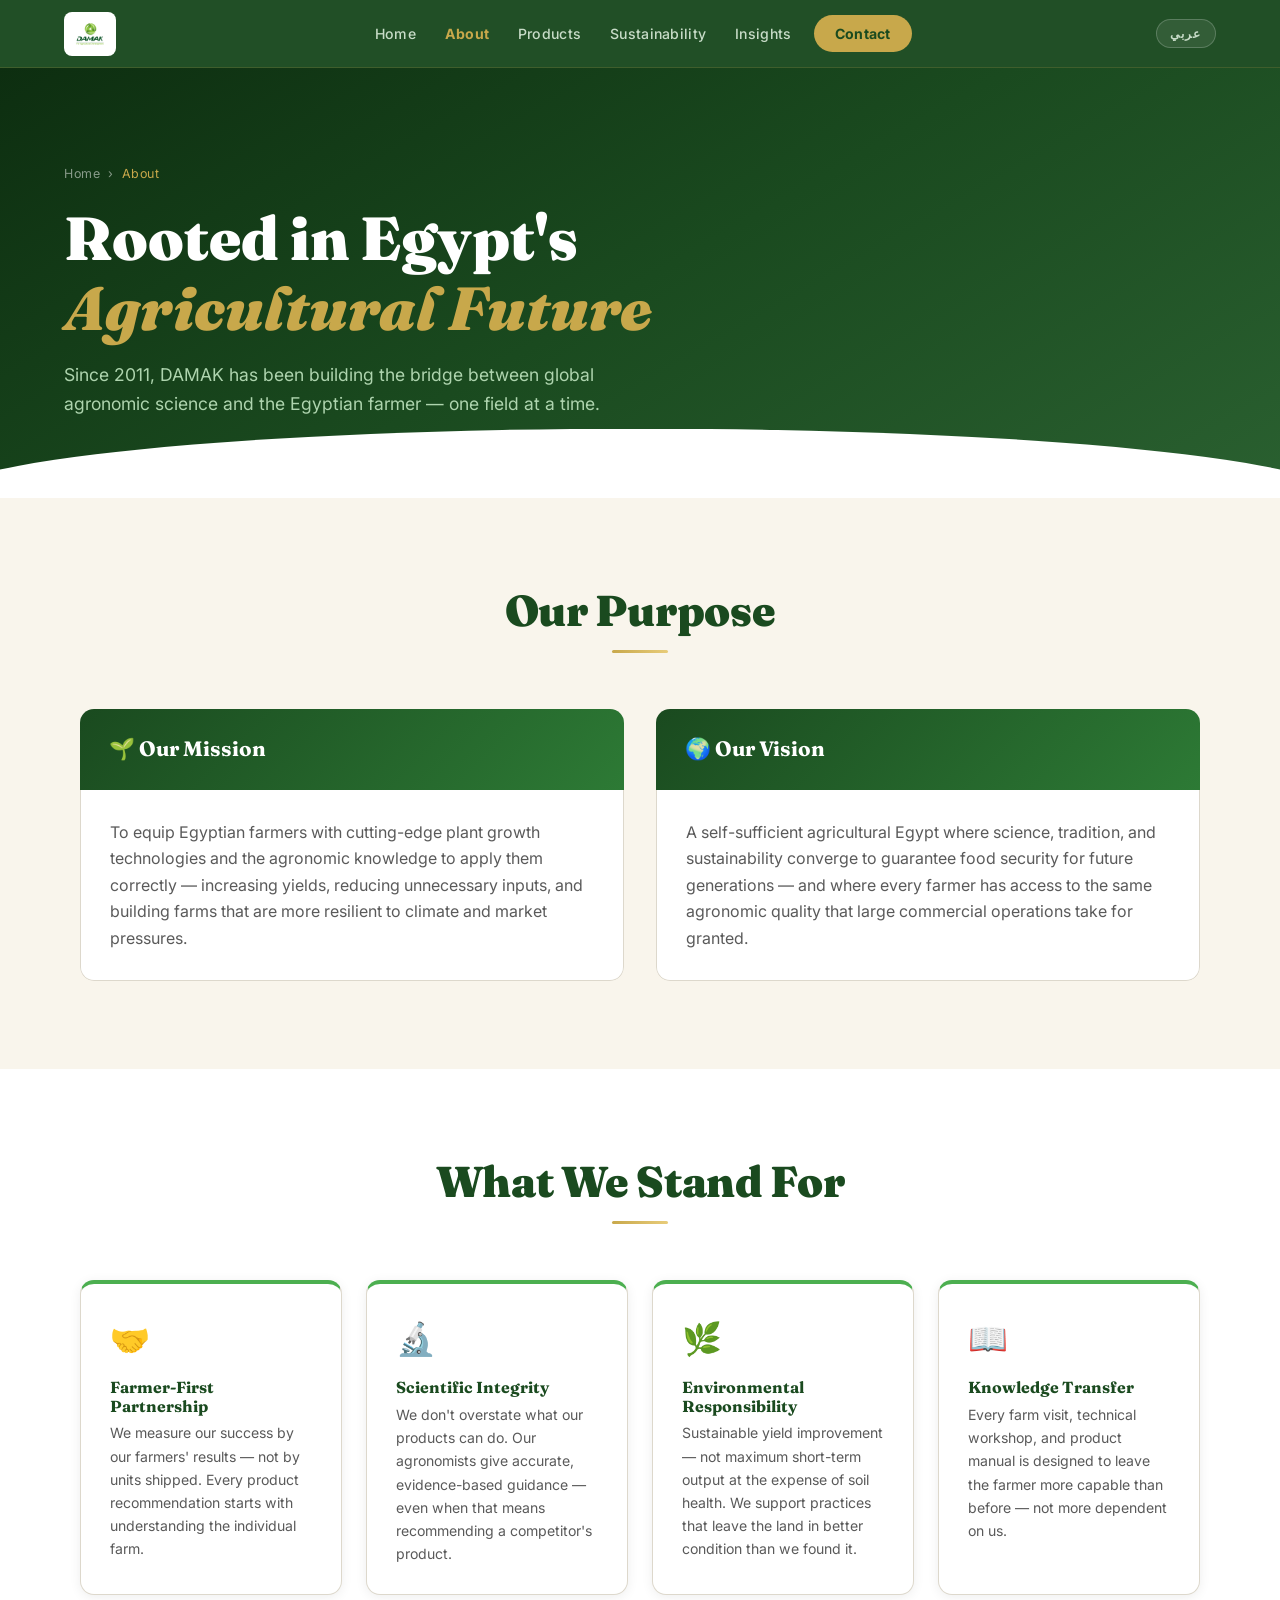
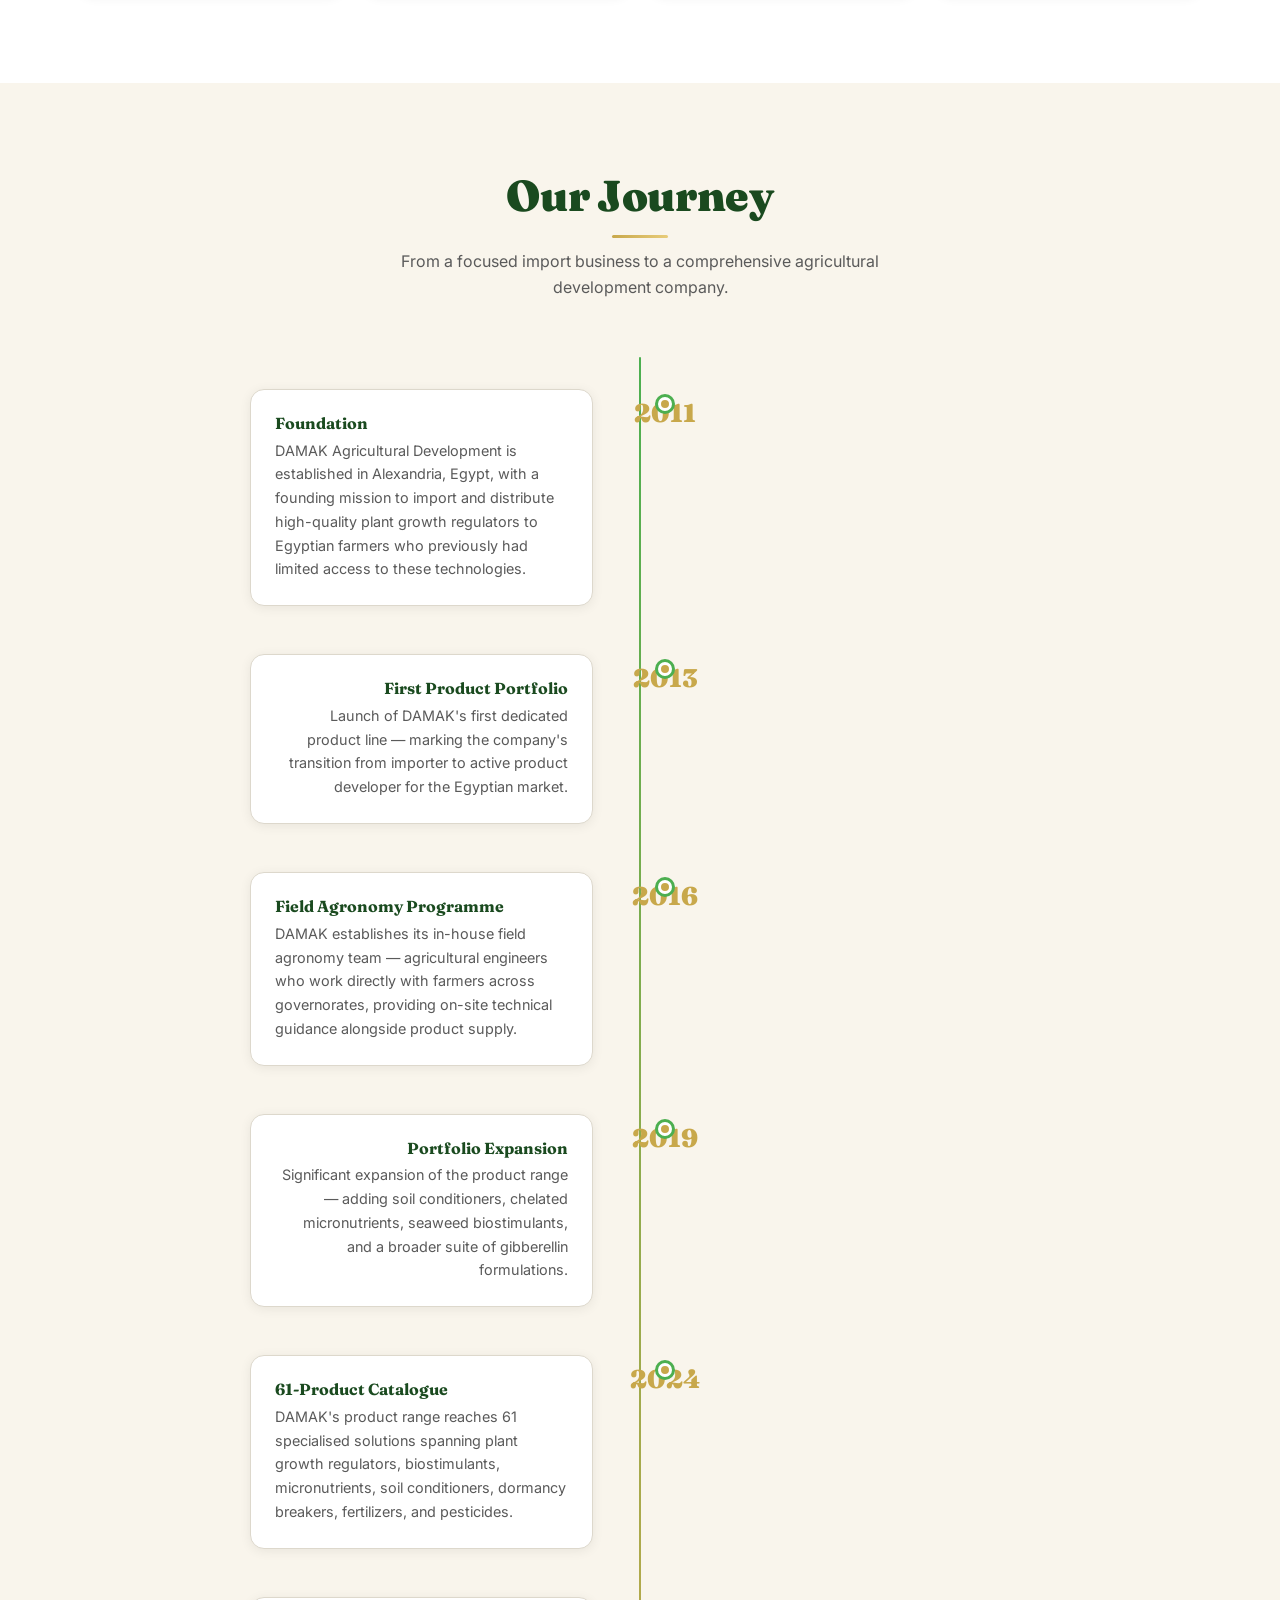
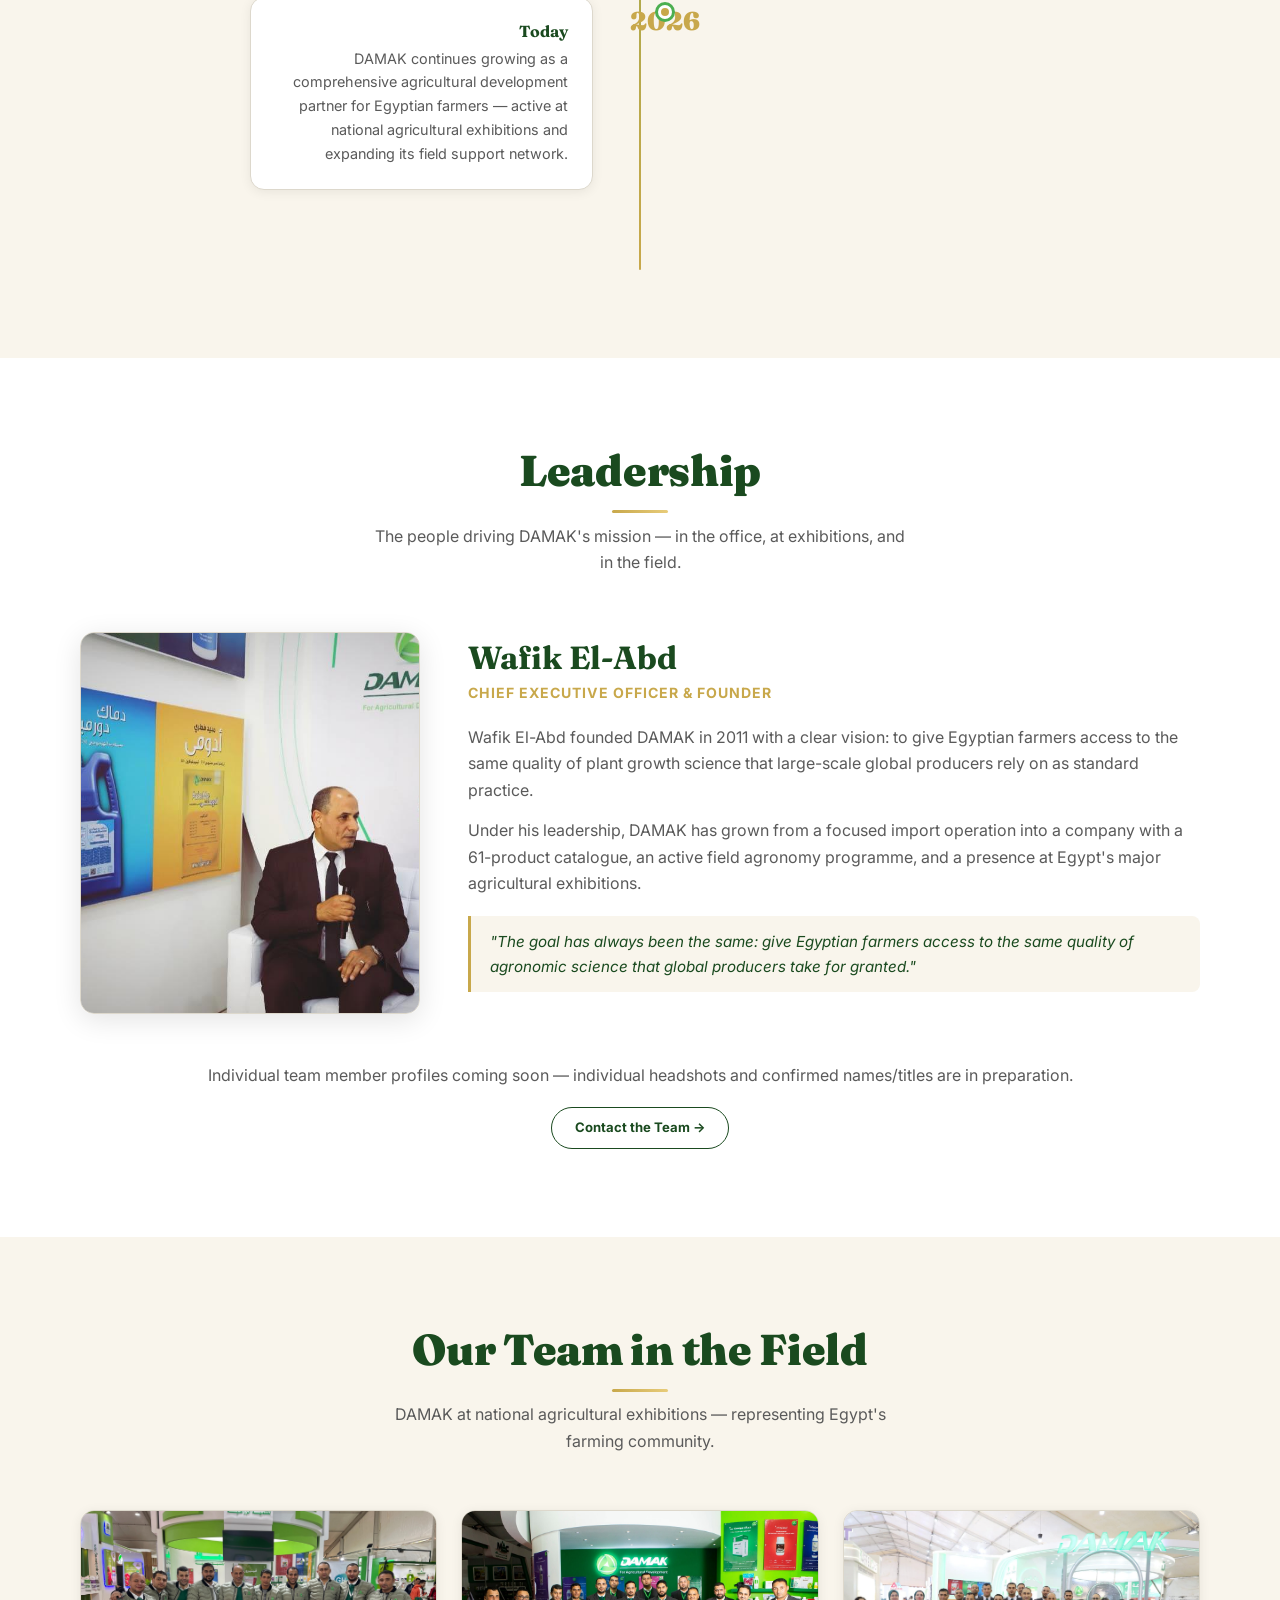
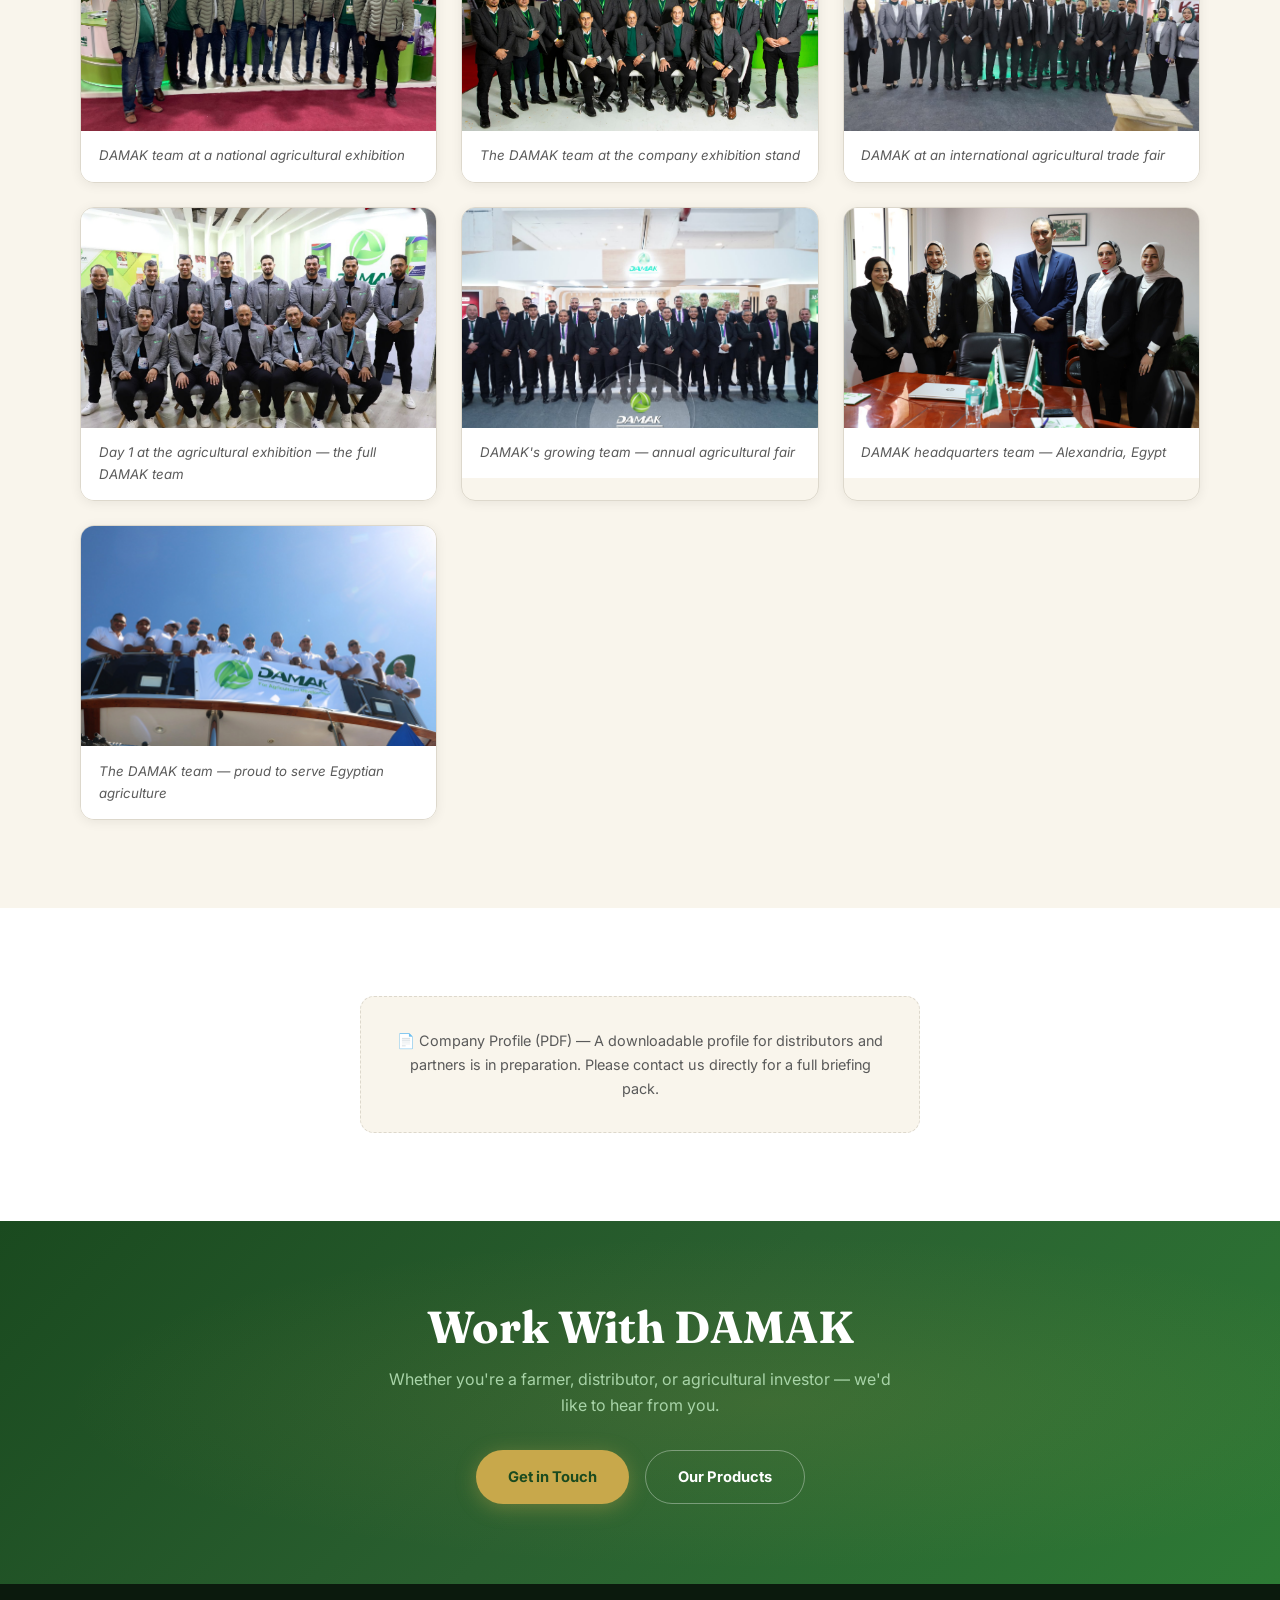
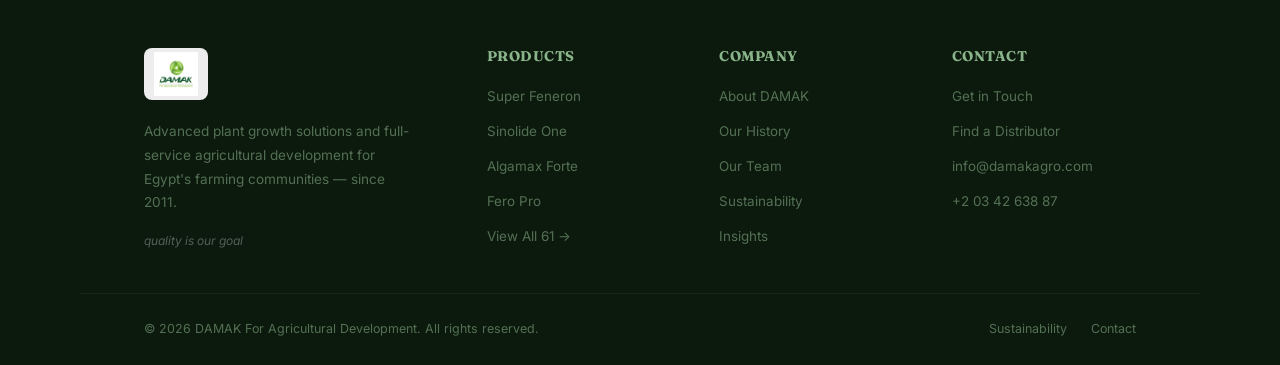
==== commit 46584938: "fix: rename logo.png to logo.jpg (was JPEG with wrong extension causing blank display)" ====
--- a/about.html
+++ b/about.html
@@ -1,4 +1,4 @@
-<!DOCTYPE html>
+﻿<!DOCTYPE html>
 <html lang="en" dir="ltr">
 <head>
   <meta charset="UTF-8" />
@@ -57,7 +57,7 @@
 
 <nav>
   <a class="nav-logo" href="index.html">
-    <img src="assets/images/logo.png" alt="DAMAK For Agricultural Development" class="nav-logo-img"
+    <img src="assets/images/logo.jpg" alt="DAMAK For Agricultural Development" class="nav-logo-img"
          onerror="this.outerHTML='<span class=nav-logo-text>DAMAK<sup>®</sup></span>'">
   </a>
   <ul class="nav-links" id="navLinks">
@@ -294,7 +294,7 @@
   <div class="footer-inner">
     <div class="footer-brand">
       <a href="index.html" style="display:inline-block">
-        <img src="assets/images/logo.png" alt="DAMAK" class="footer-logo-img"
+        <img src="assets/images/logo.jpg" alt="DAMAK" class="footer-logo-img"
              onerror="this.outerHTML='<span class=footer-logo-text>DAMAK<sup>®</sup></span>'">
       </a>
       <p data-en="Advanced plant growth solutions and full-service agricultural development for Egypt's farming communities — since 2011." data-ar="حلول متقدمة لتنظيم نمو النبات وخدمات التنمية الزراعية الشاملة لمجتمعات المزارعين في مصر — منذ 2011.">Advanced plant growth solutions and full-service agricultural development for Egypt's farming communities — since 2011.</p>
--- a/assets/damak.css
+++ b/assets/damak.css
@@ -86,8 +86,11 @@
   display: flex; align-items: center;
 }
 .nav-logo-img {
-  height: 42px; width: auto; object-fit: contain;
-  filter: brightness(0) invert(1);
+  height: 44px; width: auto; object-fit: contain;
+  background: #fff;
+  border-radius: 8px;
+  padding: 4px 8px;
+  display: block;
 }
 .nav-logo-text {
   font-family: 'Fraunces', serif;
@@ -296,8 +299,10 @@
   border-bottom: 1px solid rgba(255,255,255,.05);
 }
 .footer-logo-img {
-  height: 44px; width: auto; object-fit: contain;
-  filter: brightness(0) invert(1); opacity: .85;
+  height: 52px; width: auto; object-fit: contain;
+  background: rgba(255,255,255,.92);
+  border-radius: 8px;
+  padding: 4px 10px;
   margin-bottom: .8rem; display: block;
 }
 .footer-logo-text {
